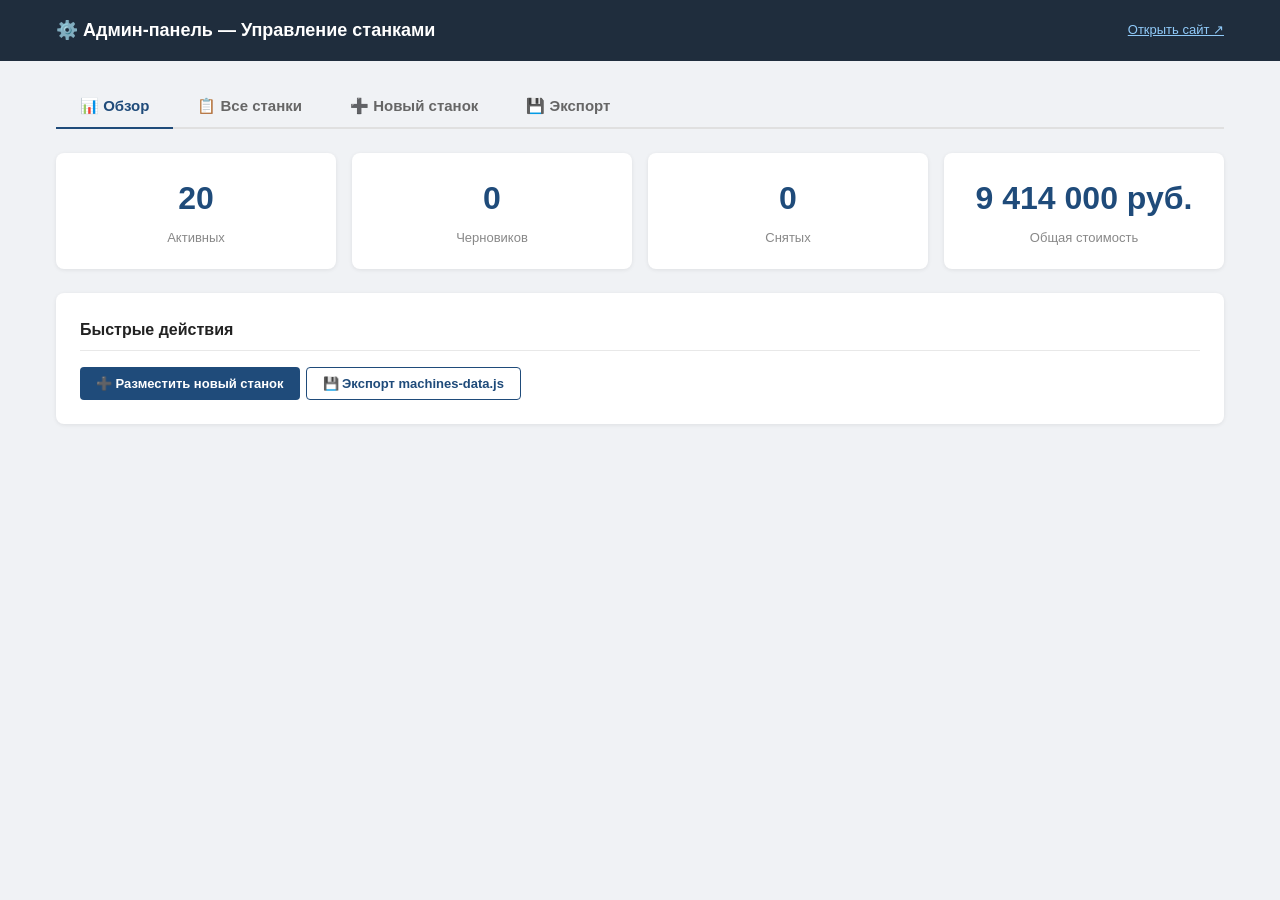
==== admin.html @ dd3499c3 "Обновление проекта" ====
<!DOCTYPE html>
<html lang="ru">
<head>
  <meta charset="UTF-8">
  <meta name="viewport" content="width=device-width, initial-scale=1.0">
  <title>Админ-панель — Управление станками</title>
  <meta name="robots" content="noindex, nofollow">
  <style>
    *, *::before, *::after { box-sizing: border-box; margin: 0; padding: 0; }
    body { font-family: Arial, sans-serif; background: #f0f2f5; color: #333; line-height: 1.6; }

    .admin-header { background: #1f2d3d; color: #fff; padding: 16px 0; }
    .admin-header .container { display: flex; justify-content: space-between; align-items: center; }
    .admin-header h1 { font-size: 18px; font-weight: 700; }
    .admin-header .site-link { color: #90caf9; font-size: 13px; }

    .container { max-width: 1200px; margin: 0 auto; padding: 0 16px; }

    .tabs { display: flex; gap: 0; margin: 24px 0 0; border-bottom: 2px solid #e0e0e0; }
    .tab-btn { padding: 12px 24px; font-size: 15px; font-weight: 700; color: #666; background: none; border: none; border-bottom: 2px solid transparent; margin-bottom: -2px; cursor: pointer; transition: all .2s; }
    .tab-btn.active { color: #1f4b7a; border-bottom-color: #1f4b7a; }
    .tab-btn:hover { color: #1f4b7a; }
    .tab-content { display: none; padding: 24px 0; }
    .tab-content.active { display: block; }

    .machines-table { width: 100%; border-collapse: collapse; background: #fff; border-radius: 8px; overflow: hidden; box-shadow: 0 1px 4px rgba(0,0,0,.08); }
    .machines-table th, .machines-table td { padding: 12px 14px; text-align: left; font-size: 14px; border-bottom: 1px solid #e8e8e8; }
    .machines-table th { background: #f7f8fa; color: #555; font-weight: 700; font-size: 12px; text-transform: uppercase; }
    .machines-table tr:hover { background: #f9fbfd; }
    .machines-table .price-cell { font-weight: 700; color: #1b5e20; white-space: nowrap; }
    .machines-table .status-active { color: #1b5e20; font-weight: 700; white-space: nowrap; }
    .machines-table .status-draft { color: #e65100; font-weight: 700; }
    .machines-table .status-hidden { color: #999; font-weight: 700; }

    .btn { display: inline-block; padding: 8px 16px; border-radius: 4px; font-size: 13px; font-weight: 700; border: none; cursor: pointer; transition: all .2s; text-decoration: none; }
    .btn-primary { background: #1f4b7a; color: #fff; }
    .btn-primary:hover { background: #163a5f; }
    .btn-success { background: #1b5e20; color: #fff; }
    .btn-success:hover { background: #145218; }
    .btn-warning { background: #e65100; color: #fff; }
    .btn-warning:hover { background: #bf4400; }
    .btn-danger { background: #c62828; color: #fff; }
    .btn-danger:hover { background: #a31d1d; }
    .btn-outline { background: #fff; color: #1f4b7a; border: 1px solid #1f4b7a; }
    .btn-outline:hover { background: #eef3f9; }
    .btn-sm { padding: 5px 10px; font-size: 12px; }
    .btn-group { display: flex; gap: 6px; flex-wrap: nowrap; }

    .form-section { background: #fff; border-radius: 8px; padding: 24px; margin-bottom: 20px; box-shadow: 0 1px 4px rgba(0,0,0,.08); }
    .form-section h3 { font-size: 16px; color: #222; margin-bottom: 16px; padding-bottom: 8px; border-bottom: 1px solid #e8e8e8; }
    .form-grid { display: grid; grid-template-columns: 1fr 1fr; gap: 16px; }
    .form-group { display: flex; flex-direction: column; gap: 4px; }
    .form-group.full { grid-column: 1 / -1; }
    .form-group label { font-size: 13px; font-weight: 700; color: #555; }
    .form-group input, .form-group select, .form-group textarea { padding: 10px 12px; border: 1px solid #ccc; border-radius: 4px; font-size: 14px; font-family: Arial, sans-serif; transition: border-color .2s; }
    .form-group input:focus, .form-group select:focus, .form-group textarea:focus { outline: none; border-color: #1f4b7a; }
    .form-group textarea { resize: vertical; min-height: 100px; }
    .form-group .hint { font-size: 11px; color: #999; }
    .form-group input[readonly] { background: #f5f5f5; color: #888; }

    .specs-editor { border: 1px solid #e0e0e0; border-radius: 6px; overflow: hidden; }
    .specs-row { display: grid; grid-template-columns: 1fr 1fr 40px; gap: 0; border-bottom: 1px solid #e8e8e8; }
    .specs-row:last-child { border-bottom: none; }
    .specs-row input { border: none; padding: 10px 12px; font-size: 13px; border-right: 1px solid #e8e8e8; }
    .specs-row input:focus { outline: none; background: #f9fbfd; }
    .specs-row input[readonly] { background: #f5f5f5; color: #555; }
    .specs-row .specs-remove { background: none; border: none; color: #c62828; cursor: pointer; font-size: 18px; display: flex; align-items: center; justify-content: center; }
    .specs-row .specs-remove:hover { background: #ffeaea; }
    .specs-row-default input:first-child { background: #f0f7ff; font-weight: 600; }
    .specs-add-btn { padding: 8px 16px; background: #f7f8fa; border: none; color: #1f4b7a; font-size: 13px; font-weight: 700; cursor: pointer; width: 100%; text-align: left; }
    .specs-add-btn:hover { background: #eef3f9; }

    .photo-upload-area { border: 2px dashed #ccc; border-radius: 8px; padding: 32px; text-align: center; cursor: pointer; transition: all .2s; background: #fafafa; }
    .photo-upload-area:hover { border-color: #1f4b7a; background: #f0f5fa; }
    .photo-upload-area.dragover { border-color: #1b5e20; background: #e8f5e9; }
    .photo-upload-area p { font-size: 14px; color: #666; margin-bottom: 8px; }
    .photo-upload-area .hint { font-size: 12px; color: #999; }
    .photo-preview-grid { display: grid; grid-template-columns: repeat(auto-fill, minmax(150px, 1fr)); gap: 12px; margin-top: 16px; }
    .photo-preview-item { position: relative; border-radius: 6px; overflow: hidden; background: #f0f0f0; aspect-ratio: 16/9; }
    .photo-preview-item img { width: 100%; height: 100%; object-fit: cover; }
    .photo-preview-item .photo-badge { position: absolute; top: 4px; left: 4px; background: rgba(0,0,0,.6); color: #fff; font-size: 10px; padding: 2px 6px; border-radius: 3px; }
    .photo-preview-item .photo-remove { position: absolute; top: 4px; right: 4px; background: rgba(200,0,0,.8); color: #fff; border: none; width: 22px; height: 22px; border-radius: 50%; cursor: pointer; font-size: 14px; display: flex; align-items: center; justify-content: center; }
    .photo-preview-item .photo-info { position: absolute; bottom: 0; left: 0; right: 0; background: rgba(0,0,0,.6); color: #fff; font-size: 10px; padding: 3px 6px; }
    .photo-preview-item.existing { border: 2px solid #1f4b7a; }

    .form-actions { display: flex; gap: 12px; margin-top: 24px; padding-top: 20px; border-top: 1px solid #e0e0e0; }

    .code-output { background: #1e1e1e; color: #d4d4d4; border-radius: 8px; padding: 20px; font-family: 'Courier New', monospace; font-size: 13px; line-height: 1.5; overflow-x: auto; white-space: pre-wrap; word-break: break-all; max-height: 500px; overflow-y: auto; margin-top: 16px; }
    .copy-btn { margin-top: 8px; }

    .git-commands { background: #263238; color: #aed581; border-radius: 8px; padding: 16px 20px; font-family: 'Courier New', monospace; font-size: 13px; line-height: 1.8; margin-top: 16px; }

    .toast { position: fixed; bottom: 24px; right: 24px; background: #1b5e20; color: #fff; padding: 14px 24px; border-radius: 6px; font-size: 14px; font-weight: 700; z-index: 9999; transform: translateY(100px); opacity: 0; transition: all .3s; box-shadow: 0 4px 12px rgba(0,0,0,.2); }
    .toast.show { transform: translateY(0); opacity: 1; }
    .toast.error { background: #c62828; }

    .stats-row { display: grid; grid-template-columns: repeat(4, 1fr); gap: 16px; margin-bottom: 24px; }
    .stat-card { background: #fff; border-radius: 8px; padding: 20px; box-shadow: 0 1px 4px rgba(0,0,0,.08); text-align: center; }
    .stat-card .stat-number { font-size: 32px; font-weight: 700; color: #1f4b7a; }
    .stat-card .stat-label { font-size: 13px; color: #888; margin-top: 4px; }

    .confirm-overlay { display: none; position: fixed; top: 0; left: 0; right: 0; bottom: 0; background: rgba(0,0,0,.5); z-index: 5000; align-items: center; justify-content: center; }
    .confirm-overlay.show { display: flex; }
    .confirm-box { background: #fff; border-radius: 8px; padding: 28px; max-width: 400px; width: 100%; text-align: center; }
    .confirm-box p { font-size: 15px; margin-bottom: 20px; color: #333; }
    .confirm-box .btn-group { justify-content: center; }

    .processing-bar { background: #e0e0e0; border-radius: 4px; height: 6px; margin-top: 8px; overflow: hidden; }
    .processing-bar .bar-fill { height: 100%; background: #1b5e20; border-radius: 4px; transition: width .3s; width: 0; }

    .download-section { background: #f0f7ff; border: 1px solid #c2d9f0; border-radius: 8px; padding: 16px; margin-top: 16px; }
    .download-section h4 { font-size: 14px; color: #1f4b7a; margin-bottom: 8px; }
    .download-item { display: flex; gap: 8px; margin-bottom: 6px; align-items: center; flex-wrap: wrap; }
    .download-item span { font-size: 12px; color: #555; }
    .download-item strong { color: #222; }
    .photo-preview-item[draggable="true"] { cursor: grab; }
    .photo-preview-item[draggable="true"]:active { cursor: grabbing; }
    .photo-preview-item.drag-over { outline: 3px dashed #1f4b7a; outline-offset: -3px; opacity: .7; }
    .photo-preview-item.dragging { opacity: .4; }
    .photo-badge.badge-main { background: #1b5e20; }

    @media (max-width: 768px) {
      .form-grid { grid-template-columns: 1fr; }
      .stats-row { grid-template-columns: repeat(2, 1fr); }
      .tabs { overflow-x: auto; }
      .tab-btn { white-space: nowrap; padding: 10px 16px; font-size: 13px; }
      .machines-table { font-size: 12px; }
      .machines-table th, .machines-table td { padding: 8px 6px; }
    }
  </style>
</head>
<body>

  <header class="admin-header">
    <div class="container">
      <h1>⚙️ Админ-панель — Управление станками</h1>
      <a href="https://prodam-stanki.ru/" target="_blank" class="site-link">Открыть сайт ↗</a>
    </div>
  </header>

  <div class="container">

    <div class="tabs">
      <button class="tab-btn active" data-tab="dashboard">📊 Обзор</button>
      <button class="tab-btn" data-tab="machines-list">📋 Все станки</button>
      <button class="tab-btn" data-tab="add-machine">➕ Новый станок</button>
      <button class="tab-btn" data-tab="export">💾 Экспорт</button>
    </div>

    <!-- ===== ТАБ: Обзор ===== -->
    <div class="tab-content active" id="tab-dashboard">
      <div class="stats-row" id="stats-row"></div>
      <div class="form-section">
        <h3>Быстрые действия</h3>
        <div class="btn-group">
          <button class="btn btn-primary" onclick="switchTab('add-machine')">➕ Разместить новый станок</button>
          <button class="btn btn-outline" onclick="switchTab('export')">💾 Экспорт machines-data.js</button>
        </div>
      </div>
    </div>

    <!-- ===== ТАБ: Все станки ===== -->
    <div class="tab-content" id="tab-machines-list">
      <div style="display:flex;justify-content:space-between;align-items:center;margin-bottom:16px;">
        <h2 style="font-size:20px;color:#222;">Все станки</h2>
        <button class="btn btn-primary" onclick="switchTab('add-machine')">➕ Новый станок</button>
      </div>
      <table class="machines-table">
        <thead>
          <tr>
            <th>ID</th>
            <th>Название</th>
            <th>Тип / Вид</th>
            <th>Цена</th>
            <th>Наличие</th>
            <th>Статус</th>
            <th>Действия</th>
          </tr>
        </thead>
        <tbody id="machines-tbody"></tbody>
      </table>
    </div>

    <!-- ===== ТАБ: Новый станок ===== -->
    <div class="tab-content" id="tab-add-machine">
      <h2 style="font-size:20px;color:#222;margin-bottom:16px;" id="form-title">Новый станок</h2>

      <div class="form-section">
        <h3>Основная информация</h3>
        <div class="form-grid">
          <div class="form-group">
            <label>ID</label>
            <input type="text" id="f-id" readonly>
            <span class="hint">Присваивается автоматически</span>
          </div>
          <div class="form-group">
            <label>Название станка *</label>
            <input type="text" id="f-name" placeholder="Например: Фрезерный станок ФСШ-1">
          </div>
          <div class="form-group">
            <label>Тип станка *</label>
            <select id="f-type"><option value="">Выберите тип</option></select>
          </div>
          <div class="form-group">
            <label>Вид станка *</label>
            <select id="f-kind" disabled><option value="">Сначала выберите тип</option></select>
          </div>
          <div class="form-group">
            <label>Производитель</label>
            <input type="text" id="f-manufacturer" placeholder="Например: БЗДС">
          </div>
          <div class="form-group">
            <label>Страна</label>
            <input type="text" id="f-country" placeholder="Например: Россия">
          </div>
          <div class="form-group">
            <label>Год выпуска</label>
            <input type="text" id="f-year" placeholder="Например: 2002 или -">
          </div>
          <div class="form-group">
            <label>Мощность, кВт</label>
            <input type="text" id="f-power" placeholder="Например: 49,6 или -">
          </div>
          <div class="form-group">
            <label>Габариты ДxШxВ, мм</label>
            <input type="text" id="f-dimensions" placeholder="Например: 4800x2000x1500">
          </div>
          <div class="form-group">
            <label>Масса, кг</label>
            <input type="text" id="f-weight" placeholder="Например: 5200 или -">
          </div>
          <div class="form-group">
            <label>В наличии, шт. *</label>
            <input type="number" id="f-instock" value="1" min="0">
          </div>
        </div>
      </div>

      <div class="form-section">
        <h3>Цена</h3>
        <div class="form-grid">
          <div class="form-group">
            <label>Текущая цена, руб. *</label>
            <input type="number" id="f-price" placeholder="Например: 1000000">
          </div>
          <div class="form-group">
            <label>Старая цена, руб. *</label>
            <input type="number" id="f-oldprice" placeholder="Например: 1299000">
          </div>
        </div>
      </div>

      <div class="form-section">
        <h3>Фотографии</h3>
        <p style="font-size:13px;color:#666;margin-bottom:12px;">Новые фото добавляются к существующим. Для удаления нажмите × на фото.</p>
        <div class="photo-upload-area" id="photo-upload-area">
          <p>📷 Перетащите фото сюда или нажмите для выбора</p>
          <span class="hint">Поддерживаются JPG, PNG, WebP. Новые фото добавятся к существующим.</span>
          <input type="file" id="photo-input" multiple accept="image/*" style="display:none">
        </div>
        <div class="processing-bar" id="processing-bar" style="display:none"><div class="bar-fill" id="bar-fill"></div></div>
        <div class="photo-preview-grid" id="photo-preview-grid"></div>
      </div>

      <div class="form-section">
        <h3>Видео (необязательно)</h3>
        <div class="form-group">
          <label>Путь к видеофайлу</label>
          <input type="text" id="f-video" placeholder="Например: videos/stanok-video.mp4">
          <span class="hint">Загрузите видео вручную в папку videos/ и укажите путь</span>
        </div>
      </div>

      <div class="form-section">
        <h3>Описание</h3>
        <div class="form-group full">
          <label>Подробное описание станка *</label>
          <textarea id="f-description" rows="6" placeholder="Подробное описание состояния, особенностей и преимуществ станка..."></textarea>
        </div>
      </div>

      <div class="form-section">
        <h3>Технические характеристики</h3>
        <div class="specs-editor" id="specs-editor">
          <div class="specs-row specs-row-header" style="background:#f7f8fa;">
            <input value="Параметр" readonly style="font-weight:700;font-size:12px;color:#555;text-transform:uppercase;">
            <input value="Значение" readonly style="font-weight:700;font-size:12px;color:#555;text-transform:uppercase;">
            <span></span>
          </div>
          <div id="specs-custom-area"></div>
          <div id="specs-default-area"></div>
        </div>
        <button class="specs-add-btn" id="add-spec-btn">+ Добавить характеристику</button>
      </div>

      <div class="form-actions">
        <button class="btn btn-warning" id="btn-save-draft">📝 Сохранить черновик</button>
        <button class="btn btn-success" id="btn-save-publish">✅ Сохранить и опубликовать</button>
        <button class="btn btn-outline" id="btn-cancel-form">Отмена</button>
      </div>
    </div>

    <!-- ===== ТАБ: Экспорт ===== -->
    <div class="tab-content" id="tab-export">
      <h2 style="font-size:20px;color:#222;margin-bottom:16px;">Экспорт и публикация</h2>

      <div class="form-section">
        <h3>📄 Код machines-data.js</h3>
        <p style="font-size:14px;color:#666;margin-bottom:12px;">Скопируйте этот код и замените содержимое файла <code>machines-data.js</code></p>
        <button class="btn btn-primary copy-btn" onclick="copyCode()">📋 Скопировать код</button>
        <div class="code-output" id="code-output"></div>
      </div>

      <div class="form-section">
        <h3>🚀 Публикация на сайт</h3>
        <p style="font-size:14px;color:#666;margin-bottom:12px;">После замены файла выполните эти команды в Git Bash:</p>
        <button class="btn btn-primary copy-btn" onclick="copyGit()">📋 Скопировать команды</button>
        <div class="git-commands" id="git-commands">cd /c/Users/mmqq2/Desktop/my-wood-machines
git add .
git commit -m "Обновление каталога станков"
git push -u origin main</div>
      </div>

      <div class="form-section">
        <h3>📸 Фотографии для скачивания</h3>
        <p style="font-size:14px;color:#666;margin-bottom:12px;">Скачайте обработанные фото и положите в соответствующие папки проекта:</p>
        <div id="download-photos-area">
          <p style="font-size:13px;color:#999;">Фотографии появятся здесь после добавления новых фото к станкам.</p>
        </div>
      </div>
    </div>

  </div>

  <div class="confirm-overlay" id="confirm-overlay">
    <div class="confirm-box">
      <p id="confirm-text">Вы уверены?</p>
      <div class="btn-group">
        <button class="btn btn-danger" id="confirm-yes">Да</button>
        <button class="btn btn-outline" id="confirm-no">Отмена</button>
      </div>
    </div>
  </div>

  <div class="toast" id="toast"></div>

  <script src="machines-data.js"></script>
  <script>
    // === Конфигурация ===
    const typeToKinds = {
      "Долбежный": ["Сверлильно-пазовальный"],
      "Строгальный": ["Долбёжный","Комбинированный","Рейсмусовый","Фуговальный","Четырёхсторонний","Шипорезный"],
      "Фрезерный": ["Горизонтальный","Копировально-фрезерный","Вертикальный","с ЧПУ"],
      "Раскройный": ["Раскрой рулона"],
      "Распиловочный": ["Дисковый многопильный","Ленточный","Циркулярный","Форматно-раскроечный"],
      "Лобзиковый": ["Ленточный"],
      "Торцовочный": ["Ручной","Стационарный"],
      "Шлифовальный": ["Ленточный","Калибровальный"],
      "Пресс": ["Веерный","Вертикальный"],
      "Кромкооблицовочный": ["Односторонний"]
    };

    const defaultSpecLabels = [
      "Мощность, кВт",
      "Габариты ДxШxВ, мм",
      "Масса, кг",
      "Производитель",
      "Страна",
      "Год"
    ];

    // === Состояние ===
    let localMachines = JSON.parse(JSON.stringify(typeof machines !== 'undefined' ? machines : []));
    localMachines.forEach(m => {
      if (!m.hasOwnProperty('status')) m.status = 'active';
    });

    let editingId = null;
    // Хранилище фото: ключ — id станка, значение — массив обработанных фото
    let allUploadedPhotos = {};
    // Существующие фото текущего станка (из machines-data.js)
    let existingPhotos = [];
    let confirmCallback = null;

    // === Утилиты ===
    const formatPrice = (n) => Number(n).toLocaleString("ru-RU") + " руб.";

    const transliterate = (str) => {
      const map = {
        'а':'a','б':'b','в':'v','г':'g','д':'d','е':'e','ё':'yo','ж':'zh','з':'z','и':'i',
        'й':'y','к':'k','л':'l','м':'m','н':'n','о':'o','п':'p','р':'r','с':'s','т':'t',
        'у':'u','ф':'f','х':'kh','ц':'ts','ч':'ch','ш':'sh','щ':'shch','ъ':'','ы':'y',
        'ь':'','э':'e','ю':'yu','я':'ya',' ':'-',
        'А':'a','Б':'b','В':'v','Г':'g','Д':'d','Е':'e','Ё':'yo','Ж':'zh','З':'z','И':'i',
        'Й':'y','К':'k','Л':'l','М':'m','Н':'n','О':'o','П':'p','Р':'r','С':'s','Т':'t',
        'У':'u','Ф':'f','Х':'kh','Ц':'ts','Ч':'ch','Ш':'sh','Щ':'shch','Ъ':'','Ы':'y',
        'Ь':'','Э':'e','Ю':'yu','Я':'ya'
      };
      return str.split('').map(c => map[c] || c).join('')
        .replace(/[^a-z0-9\-]/gi, '')
        .replace(/-+/g, '-')
        .replace(/^-|-$/g, '')
        .toLowerCase();
    };

    const getNextId = () => {
      if (localMachines.length === 0) return 1;
      return Math.max(...localMachines.map(m => m.id)) + 1;
    };

    const getMachineId = () => {
      return editingId || Number(document.getElementById('f-id').value) || getNextId();
    };

    const showToast = (msg, isError = false) => {
      const toast = document.getElementById('toast');
      toast.textContent = msg;
      toast.className = 'toast' + (isError ? ' error' : '');
      setTimeout(() => toast.classList.add('show'), 10);
      setTimeout(() => toast.classList.remove('show'), 3000);
    };

    const showConfirm = (text, callback) => {
      document.getElementById('confirm-text').textContent = text;
      document.getElementById('confirm-overlay').classList.add('show');
      confirmCallback = callback;
    };

    document.getElementById('confirm-yes').addEventListener('click', () => {
      document.getElementById('confirm-overlay').classList.remove('show');
      if (confirmCallback) confirmCallback();
      confirmCallback = null;
    });

    document.getElementById('confirm-no').addEventListener('click', () => {
      document.getElementById('confirm-overlay').classList.remove('show');
      confirmCallback = null;
    });

    // === Табы ===
    const switchTab = (tabId) => {
      document.querySelectorAll('.tab-btn').forEach(b => b.classList.remove('active'));
      document.querySelectorAll('.tab-content').forEach(c => c.classList.remove('active'));
      document.querySelector(`[data-tab="${tabId}"]`).classList.add('active');
      document.getElementById(`tab-${tabId}`).classList.add('active');

      if (tabId === 'dashboard') renderDashboard();
      if (tabId === 'machines-list') renderMachinesList();
      if (tabId === 'export') renderExport();
      if (tabId === 'add-machine' && !editingId) resetForm();
    };

    document.querySelectorAll('.tab-btn').forEach(btn => {
      btn.addEventListener('click', () => switchTab(btn.getAttribute('data-tab')));
    });

    // === Дашборд ===
    const renderDashboard = () => {
      const active = localMachines.filter(m => m.status === 'active').length;
      const drafts = localMachines.filter(m => m.status === 'draft').length;
      const hidden = localMachines.filter(m => m.status === 'hidden').length;
      const totalValue = localMachines.filter(m => m.status === 'active').reduce((s, m) => s + (m.price || 0), 0);

      document.getElementById('stats-row').innerHTML = `
        <div class="stat-card"><div class="stat-number">${active}</div><div class="stat-label">Активных</div></div>
        <div class="stat-card"><div class="stat-number">${drafts}</div><div class="stat-label">Черновиков</div></div>
        <div class="stat-card"><div class="stat-number">${hidden}</div><div class="stat-label">Снятых</div></div>
        <div class="stat-card"><div class="stat-number">${formatPrice(totalValue)}</div><div class="stat-label">Общая стоимость</div></div>
      `;
    };

    // === Список станков ===
    const renderMachinesList = () => {
      const tbody = document.getElementById('machines-tbody');
      tbody.innerHTML = localMachines.map(m => {
        const statusClass = m.status === 'active' ? 'status-active' : m.status === 'draft' ? 'status-draft' : 'status-hidden';
        const statusText = m.status === 'active' ? '✅ Активен' : m.status === 'draft' ? '📝 Черновик' : '⏸ Снят';
        return `<tr>
          <td>${m.id}</td>
          <td><strong>${m.name}</strong></td>
          <td>${m.type} / ${m.kind}</td>
          <td class="price-cell">${formatPrice(m.price)}</td>
          <td>${m.instock} шт.</td>
          <td class="${statusClass}">${statusText}</td>
          <td>
            <div class="btn-group">
              <button class="btn btn-outline btn-sm" onclick="editMachine(${m.id})">✏️</button>
              ${m.status === 'active'
                ? `<button class="btn btn-warning btn-sm" onclick="toggleStatus(${m.id}, 'hidden')">Снять</button>`
                : `<button class="btn btn-success btn-sm" onclick="toggleStatus(${m.id}, 'active')">Опубликовать</button>`
              }
              <button class="btn btn-danger btn-sm" onclick="deleteMachine(${m.id})">🗑</button>
            </div>
          </td>
        </tr>`;
      }).join('');
    };

    // === Действия со станками ===
    const toggleStatus = (id, newStatus) => {
      const m = localMachines.find(x => x.id === id);
      if (m) {
        m.status = newStatus;
        renderMachinesList();
        showToast(newStatus === 'active' ? 'Станок опубликован' : 'Станок снят с продажи');
      }
    };

    const deleteMachine = (id) => {
      const m = localMachines.find(x => x.id === id);
      showConfirm(`Удалить "${m ? m.name : ''}"? Это действие нельзя отменить.`, () => {
        localMachines = localMachines.filter(x => x.id !== id);
        delete allUploadedPhotos[id];
        renderMachinesList();
        showToast('Станок удалён');
      });
    };

    const editMachine = (id) => {
      const m = localMachines.find(x => x.id === id);
      if (!m) return;

      editingId = id;
      document.getElementById('form-title').textContent = 'Редактирование: ' + m.name;

      document.getElementById('f-id').value = m.id;
      document.getElementById('f-name').value = m.name || '';
      document.getElementById('f-manufacturer').value = m.manufacturer || '';
      document.getElementById('f-country').value = m.country || '';
      document.getElementById('f-year').value = m.year || '';
      document.getElementById('f-power').value = m.power || '';
      document.getElementById('f-dimensions').value = m.dimensions || '';
      document.getElementById('f-weight').value = m.weight || '';
      document.getElementById('f-instock').value = m.instock || 1;
      document.getElementById('f-price').value = m.price || '';
      document.getElementById('f-oldprice').value = m.oldPrice || '';
      document.getElementById('f-description').value = m.description || '';
      document.getElementById('f-video').value = (m.videos && m.videos[0]) || '';

      // Тип
      const typeSelect = document.getElementById('f-type');
      typeSelect.value = m.type || '';
      updateKindSelect(m.type);
      document.getElementById('f-kind').value = m.kind || '';

      // Спеки
      renderSpecsForEdit(m.uniqueSpecs || []);

      // Фото: загружаем существующие
      existingPhotos = [...(m.images || [])];

      // Восстанавливаем ранее загруженные новые фото для этого станка
      if (!allUploadedPhotos[id]) {
        allUploadedPhotos[id] = [];
      }

      renderAllPhotos();
      switchTab('add-machine');
    };

    // === Рендер всех фото (существующие + новые) ===
    const renderAllPhotos = () => {
      const grid = document.getElementById('photo-preview-grid');
      const machineId = getMachineId();
      const newPhotos = allUploadedPhotos[machineId] || [];
      const totalCount = existingPhotos.length + newPhotos.length;

      let html = '';

      // Существующие фото
      existingPhotos.forEach((img, i) => {
        const globalIndex = i;
        const label = globalIndex === 0 ? 'Главное' : `#${globalIndex + 1}`;
        const badgeClass = globalIndex === 0 ? 'photo-badge badge-main' : 'photo-badge';
        html += `
          <div class="photo-preview-item existing" draggable="true" data-source="existing" data-index="${i}">
            <img src="${img}" alt="Фото ${i+1}" onerror="this.src='data:image/svg+xml,<svg xmlns=%22http://www.w3.org/2000/svg%22 width=%22150%22 height=%2284%22><rect fill=%22%23e0e0e0%22 width=%22150%22 height=%2284%22/><text x=%2275%22 y=%2242%22 text-anchor=%22middle%22 dy=%22.3em%22 fill=%22%23999%22 font-size=%2210%22>Файл не найден</text></svg>'">
            <span class="${badgeClass}">${label}</span>
            <button class="photo-remove" onclick="event.stopPropagation();removeExistingPhoto(${i})" title="Удалить">×</button>
            <div class="photo-info">📁 ${img.split('/').pop()}</div>
          </div>
        `;
      });

      // Новые загруженные фото
      newPhotos.forEach((p, i) => {
        const globalIndex = existingPhotos.length + i;
        const label = globalIndex === 0 ? 'Главное' : `#${globalIndex + 1}`;
        const badgeClass = globalIndex === 0 ? 'photo-badge badge-main' : 'photo-badge';
        html += `
          <div class="photo-preview-item" draggable="true" data-source="new" data-index="${i}">
            <img src="${p.fullUrl}" alt="${p.fileName}">
            <span class="${badgeClass}">${globalIndex === 0 ? 'Главное' : '🆕 ' + label}</span>
            <button class="photo-remove" onclick="event.stopPropagation();removeNewPhoto(${i})" title="Удалить">×</button>
            <div class="photo-info">${p.fileName} · ${p.fullSize}KB${p.thumbSize ? ' · thumb: ' + p.thumbSize + 'KB' : ''}</div>
          </div>
        `;
      });

      if (totalCount === 0) {
        html = '<p style="font-size:13px;color:#999;grid-column:1/-1;">Фото не добавлены</p>';
      }

      grid.innerHTML = html;
      initPhotoDragAndDrop();
    };

        const initPhotoDragAndDrop = () => {
      const grid = document.getElementById('photo-preview-grid');
      const items = grid.querySelectorAll('.photo-preview-item[draggable]');
      let dragItem = null;

      items.forEach(item => {
        item.addEventListener('dragstart', (e) => {
          dragItem = item;
          item.classList.add('dragging');
          e.dataTransfer.effectAllowed = 'move';
        });

        item.addEventListener('dragend', () => {
          if (dragItem) dragItem.classList.remove('dragging');
          items.forEach(el => el.classList.remove('drag-over'));
          dragItem = null;
        });

        item.addEventListener('dragover', (e) => {
          e.preventDefault();
          e.dataTransfer.dropEffect = 'move';
          if (item !== dragItem) item.classList.add('drag-over');
        });

        item.addEventListener('dragleave', () => {
          item.classList.remove('drag-over');
        });

        item.addEventListener('drop', (e) => {
          e.preventDefault();
          item.classList.remove('drag-over');
          if (!dragItem || dragItem === item) return;

          const fromSource = dragItem.getAttribute('data-source');
          const fromIndex = parseInt(dragItem.getAttribute('data-index'), 10);
          const toSource = item.getAttribute('data-source');
          const toIndex = parseInt(item.getAttribute('data-index'), 10);

          // Собираем единый массив: [существующие..., новые...]
          const machineId = getMachineId();
          const newPhotos = allUploadedPhotos[machineId] || [];
          const combined = [
            ...existingPhotos.map((img, i) => ({ source: 'existing', data: img })),
            ...newPhotos.map((p, i) => ({ source: 'new', data: p }))
          ];

          const fromGlobal = fromSource === 'existing' ? fromIndex : existingPhotos.length + fromIndex;
          const toGlobal = toSource === 'existing' ? toIndex : existingPhotos.length + toIndex;

          // Перемещение
          const moved = combined.splice(fromGlobal, 1)[0];
          combined.splice(toGlobal, 0, moved);

          // Разделяем обратно
          existingPhotos = combined.filter(c => c.source === 'existing').map(c => c.data);
          allUploadedPhotos[machineId] = combined.filter(c => c.source === 'new').map(c => c.data);

          renderAllPhotos();
        });
      });
    };

    const removeExistingPhoto = (index) => {
      existingPhotos.splice(index, 1);
      renderAllPhotos();
    };

    const removeNewPhoto = (index) => {
      const machineId = getMachineId();
      if (allUploadedPhotos[machineId]) {
        allUploadedPhotos[machineId].splice(index, 1);
        renameNewPhotos(machineId);
      }
      renderAllPhotos();
    };

    const renameNewPhotos = (machineId) => {
      const name = document.getElementById('f-name').value.trim();
      if (!name) return;
      const baseName = transliterate(name);
      const photos = allUploadedPhotos[machineId] || [];
      photos.forEach((p, i) => {
        const globalIndex = existingPhotos.length + i;
        const suffix = globalIndex === 0 ? '' : `-${globalIndex + 1}`;
        p.fileName = `${baseName}${suffix}.webp`;
      });
    };

    // === Форма ===
    const resetForm = () => {
      editingId = null;
      existingPhotos = [];
      document.getElementById('form-title').textContent = 'Новый станок';
      document.getElementById('f-id').value = getNextId();
      document.getElementById('f-name').value = '';
      document.getElementById('f-type').value = '';
      document.getElementById('f-kind').value = '';
      document.getElementById('f-kind').disabled = true;
      document.getElementById('f-manufacturer').value = '';
      document.getElementById('f-country').value = '';
      document.getElementById('f-year').value = '';
      document.getElementById('f-power').value = '';
      document.getElementById('f-dimensions').value = '';
      document.getElementById('f-weight').value = '';
      document.getElementById('f-instock').value = 1;
      document.getElementById('f-price').value = '';
      document.getElementById('f-oldprice').value = '';
      document.getElementById('f-description').value = '';
      document.getElementById('f-video').value = '';
      document.getElementById('photo-preview-grid').innerHTML = '';
      renderDefaultSpecs();
    };

    // Заполнение типов
    const typeSelect = document.getElementById('f-type');
    Object.keys(typeToKinds).sort().forEach(type => {
      const opt = document.createElement('option');
      opt.value = type;
      opt.textContent = type;
      typeSelect.appendChild(opt);
    });

    const updateKindSelect = (type) => {
      const kindSelect = document.getElementById('f-kind');
      kindSelect.innerHTML = '';
      if (!type || !typeToKinds[type]) {
        kindSelect.disabled = true;
        kindSelect.innerHTML = '<option value="">Сначала выберите тип</option>';
        return;
      }
      kindSelect.disabled = false;
      kindSelect.innerHTML = '<option value="">Выберите вид</option>';
      typeToKinds[type].forEach(kind => {
        const opt = document.createElement('option');
        opt.value = kind;
        opt.textContent = kind;
        kindSelect.appendChild(opt);
      });
    };

    typeSelect.addEventListener('change', () => updateKindSelect(typeSelect.value));

    // === Спеки ===
    const renderDefaultSpecs = () => {
      document.getElementById('specs-custom-area').innerHTML = '';
      document.getElementById('specs-default-area').innerHTML = defaultSpecLabels.map(label => `
        <div class="specs-row specs-row-default">
          <input value="${label}" readonly>
          <input placeholder="Значение" data-default-label="${label}">
          <span></span>
        </div>
      `).join('');
    };

    const renderSpecsForEdit = (specs) => {
      const customArea = document.getElementById('specs-custom-area');
      const defaultArea = document.getElementById('specs-default-area');
      customArea.innerHTML = '';

      const defaultLabelsLower = defaultSpecLabels.map(l => l.toLowerCase());
      const customSpecs = specs.filter(s => !defaultLabelsLower.includes(s.label.toLowerCase()));
      const defaultSpecs = specs.filter(s => defaultLabelsLower.includes(s.label.toLowerCase()));

      customSpecs.forEach(s => {
        customArea.innerHTML += `
          <div class="specs-row">
            <input value="${s.label}" placeholder="Параметр">
            <input value="${s.value}" placeholder="Значение">
            <button class="specs-remove" onclick="this.parentElement.remove()" title="Удалить">×</button>
          </div>
        `;
      });

      defaultArea.innerHTML = defaultSpecLabels.map(label => {
        const found = defaultSpecs.find(s => s.label.toLowerCase() === label.toLowerCase());
        return `
          <div class="specs-row specs-row-default">
            <input value="${label}" readonly>
            <input value="${found ? found.value : ''}" placeholder="Значение" data-default-label="${label}">
            <span></span>
          </div>
        `;
      }).join('');
    };

    document.getElementById('add-spec-btn').addEventListener('click', () => {
      const customArea = document.getElementById('specs-custom-area');
      const row = document.createElement('div');
      row.className = 'specs-row';
      row.innerHTML = `
        <input placeholder="Параметр (например: Количество шпинделей)">
        <input placeholder="Значение (например: 5)">
        <button class="specs-remove" onclick="this.parentElement.remove()" title="Удалить">×</button>
      `;
      customArea.appendChild(row);
    });

    renderDefaultSpecs();

    // === Загрузка фото ===
    const photoArea = document.getElementById('photo-upload-area');
    const photoInput = document.getElementById('photo-input');

    photoArea.addEventListener('click', () => photoInput.click());
    photoArea.addEventListener('dragover', (e) => { e.preventDefault(); photoArea.classList.add('dragover'); });
    photoArea.addEventListener('dragleave', () => photoArea.classList.remove('dragover'));
    photoArea.addEventListener('drop', (e) => {
      e.preventDefault();
      photoArea.classList.remove('dragover');
      handleFiles(e.dataTransfer.files);
    });
    photoInput.addEventListener('change', () => { handleFiles(photoInput.files); photoInput.value = ''; });

    const handleFiles = async (files) => {
      const name = document.getElementById('f-name').value.trim();
      if (!name) {
        showToast('Сначала заполните название станка', true);
        return;
      }

      const bar = document.getElementById('processing-bar');
      const fill = document.getElementById('bar-fill');
      bar.style.display = 'block';
      fill.style.width = '0%';

      const baseName = transliterate(name);
      const machineId = getMachineId();

      if (!allUploadedPhotos[machineId]) {
        allUploadedPhotos[machineId] = [];
      }

      const existingCount = existingPhotos.length;
      const newExistingCount = allUploadedPhotos[machineId].length;
      const startIndex = existingCount + newExistingCount;

      for (let i = 0; i < files.length; i++) {
        const file = files[i];
        const photoIndex = startIndex + i;
        const suffix = photoIndex === 0 ? '' : `-${photoIndex + 1}`;
        const fileName = `${baseName}${suffix}.webp`;

        const fullBlob = await processImage(file, 1920, 1080, 0.85);
        let thumbBlob = null;
        if (photoIndex < 2) {
          thumbBlob = await processImage(file, 600, 338, 0.80);
        }

        allUploadedPhotos[machineId].push({
          fileName,
          fullBlob,
          thumbBlob,
          fullUrl: URL.createObjectURL(fullBlob),
          thumbUrl: thumbBlob ? URL.createObjectURL(thumbBlob) : null,
          fullSize: (fullBlob.size / 1024).toFixed(0),
          thumbSize: thumbBlob ? (thumbBlob.size / 1024).toFixed(0) : null
        });

        fill.style.width = `${((i + 1) / files.length * 100).toFixed(0)}%`;
      }

      setTimeout(() => { bar.style.display = 'none'; }, 500);
      renderAllPhotos();
      showToast(`${files.length} фото обработано и добавлено`);
    };

    const processImage = (file, maxW, maxH, quality) => {
      return new Promise((resolve) => {
        const img = new Image();
        const url = URL.createObjectURL(file);
        img.onload = () => {
          URL.revokeObjectURL(url);
          const canvas = document.createElement('canvas');
          let w = img.width;
          let h = img.height;

          if (w > maxW || h > maxH) {
            const ratio = Math.min(maxW / w, maxH / h);
            w = Math.round(w * ratio);
            h = Math.round(h * ratio);
          }

          canvas.width = w;
          canvas.height = h;
          const ctx = canvas.getContext('2d');
          ctx.drawImage(img, 0, 0, w, h);

          canvas.toBlob((blob) => resolve(blob), 'image/webp', quality);
        };
        img.src = url;
      });
    };

    // === Сбор данных формы ===
    const collectFormData = (status) => {
      const name = document.getElementById('f-name').value.trim();
      const type = document.getElementById('f-type').value;
      const kind = document.getElementById('f-kind').value;

      if (!name || !type || !kind) {
        showToast('Заполните обязательные поля: Название, Тип, Вид', true);
        return null;
      }

      if (status === 'active') {
        const price = document.getElementById('f-price').value;
        const oldPrice = document.getElementById('f-oldprice').value;
        const desc = document.getElementById('f-description').value.trim();
        if (!price || !oldPrice || !desc) {
          showToast('Для публикации заполните: Цену, Старую цену, Описание', true);
          return null;
        }
      }

      // Собираем спеки
      const uniqueSpecs = [];
      document.querySelectorAll('#specs-custom-area .specs-row').forEach(row => {
        const inputs = row.querySelectorAll('input');
        const label = inputs[0].value.trim();
        const value = inputs[1].value.trim();
        if (label && value) uniqueSpecs.push({ label, value });
      });
      document.querySelectorAll('#specs-default-area .specs-row-default').forEach(row => {
        const inputs = row.querySelectorAll('input');
        const label = inputs[0].value.trim();
        const value = inputs[1].value.trim();
        if (label && value) uniqueSpecs.push({ label, value });
      });

      // Картинки: существующие + новые
      const machineId = getMachineId();
      const newPhotos = allUploadedPhotos[machineId] || [];
      const images = [
        ...existingPhotos,
        ...newPhotos.map(p => `images/wood-machines/${p.fileName}`)
      ];

      // Видео
      const videoPath = document.getElementById('f-video').value.trim();
      const videos = videoPath ? [videoPath] : [];

      const yearVal = document.getElementById('f-year').value.trim();
      const weightVal = document.getElementById('f-weight').value.trim();

      const machine = {
        id: editingId || getNextId(),
        name,
        type,
        kind,
        manufacturer: document.getElementById('f-manufacturer').value.trim() || "-",
        country: document.getElementById('f-country').value.trim() || "-",
        year: yearVal ? (isNaN(yearVal) ? yearVal : Number(yearVal)) : "-",
        power: document.getElementById('f-power').value.trim() || "-",
        dimensions: document.getElementById('f-dimensions').value.trim() || "-",
        weight: weightVal ? (isNaN(weightVal) ? weightVal : Number(weightVal)) : "-",
        instock: Number(document.getElementById('f-instock').value) || 1,
        images,
        videos: videos.length > 0 ? videos : undefined,
        price: Number(document.getElementById('f-price').value) || 0,
        oldPrice: Number(document.getElementById('f-oldprice').value) || 0,
        description: document.getElementById('f-description').value.trim(),
        uniqueSpecs,
        status
      };

      return machine;
    };

    // === Сохранение ===
    document.getElementById('btn-save-draft').addEventListener('click', () => {
      const data = collectFormData('draft');
      if (!data) return;
      saveMachine(data);
      showToast('Черновик сохранён');
    });

    document.getElementById('btn-save-publish').addEventListener('click', () => {
      const data = collectFormData('active');
      if (!data) return;
      saveMachine(data);
      showToast('Станок опубликован!');
    });

    document.getElementById('btn-cancel-form').addEventListener('click', () => {
      editingId = null;
      existingPhotos = [];
      switchTab('machines-list');
    });

    const saveMachine = (data) => {
      if (editingId) {
        const idx = localMachines.findIndex(m => m.id === editingId);
        if (idx !== -1) localMachines[idx] = data;
      } else {
        localMachines.push(data);
      }
      editingId = null;
      existingPhotos = [];
      switchTab('machines-list');
    };

    // === Экспорт ===
    const renderExport = () => {
      const code = generateMachinesDataJs();
      document.getElementById('code-output').textContent = code;

      // Собираем все новые фото из всех станков
      const dlArea = document.getElementById('download-photos-area');
      let hasPhotos = false;
      let photosHtml = '';

      Object.keys(allUploadedPhotos).forEach(machineId => {
        const photos = allUploadedPhotos[machineId];
        if (photos.length === 0) return;
        hasPhotos = true;

        const machine = localMachines.find(m => m.id === Number(machineId));
        const machineName = machine ? machine.name : `Станок #${machineId}`;

                const thumbPhotos = photos.filter(p => p.thumbBlob);

        photosHtml += `
          <div class="download-section">
            <h4>📁 ${machineName} — images/wood-machines/ (${photos.length} фото)</h4>
            <p style="font-size:12px;color:#888;margin-bottom:8px;">Полноразмерные фото → положить в <strong>images/wood-machines/</strong></p>
            ${photos.map((p, i) => `
              <div class="download-item">
                <span>📷 <strong>${p.fileName}</strong> (${p.fullSize}KB)</span>
                <button class="btn btn-outline btn-sm" onclick="downloadPhotoById('${machineId}',${i},'full')">⬇ Скачать</button>
              </div>
            `).join('')}
            <div style="margin-top:8px;">
              <button class="btn btn-primary btn-sm" onclick="downloadAllFullForMachine('${machineId}')">📥 Скачать все полноразмерные</button>
            </div>
          </div>
          ${thumbPhotos.length > 0 ? `
          <div class="download-section" style="background:#f0fff0;border-color:#c2f0c2;">
            <h4>🖼 ${machineName} — images/wood-machines/thumbs/ (${thumbPhotos.length} превью)</h4>
            <p style="font-size:12px;color:#888;margin-bottom:8px;">Превью 600×338 → положить в <strong>images/wood-machines/thumbs/</strong> (имена файлов совпадают с оригиналами)</p>
            ${photos.map((p, i) => p.thumbBlob ? `
              <div class="download-item">
                <span>🖼 <strong>${p.fileName}</strong> (${p.thumbSize}KB)</span>
                <button class="btn btn-outline btn-sm" onclick="downloadPhotoById('${machineId}',${i},'thumb')">⬇ Скачать</button>
              </div>
            ` : '').join('')}
            <div style="margin-top:8px;">
              <button class="btn btn-success btn-sm" onclick="downloadAllThumbsForMachine('${machineId}')">📥 Скачать все превью</button>
            </div>
          </div>
          ` : ''}
        `;
      });

      if (hasPhotos) {
        dlArea.innerHTML = photosHtml;
      } else {
        dlArea.innerHTML = '<p style="font-size:13px;color:#999;">Новых фотографий нет. Фото появятся после загрузки в форме редактирования.</p>';
      }
    };

    const generateMachinesDataJs = () => {
      const lines = [];
      lines.push('// machines-data.js');
      lines.push('// Массив станков для каталога.');
      lines.push('// Станки со status: "hidden" или "draft" не отображаются на сайте.');
      lines.push('');
      lines.push('const machines = [');

      localMachines.forEach((m, idx) => {
        lines.push('  {');
        lines.push(`    id: ${m.id},`);
        lines.push(`    name: ${JSON.stringify(m.name)},`);
        lines.push(`    type: ${JSON.stringify(m.type)},`);
        lines.push(`    kind: ${JSON.stringify(m.kind)},`);
        lines.push(`    manufacturer: ${JSON.stringify(m.manufacturer || "-")},`);
        lines.push(`    country: ${JSON.stringify(m.country || "-")},`);
        if (typeof m.year === 'number') {
          lines.push(`    year: ${m.year},`);
        } else {
          lines.push(`    year: ${JSON.stringify(String(m.year || "-"))},`);
        }
        lines.push(`    power: ${JSON.stringify(String(m.power || "-"))},`);
        lines.push(`    dimensions: ${JSON.stringify(m.dimensions || "-")},`);
        if (typeof m.weight === 'number') {
          lines.push(`    weight: ${m.weight},`);
        } else {
          lines.push(`    weight: ${JSON.stringify(String(m.weight || "-"))},`);
        }
        lines.push(`    instock: ${m.instock || 1},`);
        lines.push(`    images: [`);
        (m.images || []).forEach((img, i) => {
          lines.push(`      ${JSON.stringify(img)}${i < m.images.length - 1 ? ',' : ''}`);
        });
        lines.push(`    ],`);
        if (m.videos && m.videos.length > 0) {
          lines.push(`    videos: [`);
          m.videos.forEach((v, i) => {
            lines.push(`      ${JSON.stringify(v)}${i < m.videos.length - 1 ? ',' : ''}`);
          });
          lines.push(`    ],`);
        }
        lines.push(`    price: ${m.price || 0},`);
        lines.push(`    oldPrice: ${m.oldPrice || 0},`);
        lines.push(`    description: ${JSON.stringify(m.description || "")},`);
        lines.push(`    uniqueSpecs: [`);
        (m.uniqueSpecs || []).forEach((s, i) => {
          const val = isNaN(s.value) ? JSON.stringify(String(s.value)) : s.value;
          lines.push(`      { label: ${JSON.stringify(s.label)}, value: ${val} }${i < m.uniqueSpecs.length - 1 ? ',' : ''}`);
        });
        lines.push(`    ],`);
        lines.push(`    status: ${JSON.stringify(m.status || "active")}`);
        lines.push(`  }${idx < localMachines.length - 1 ? ',' : ''}`);
      });

      lines.push('];');
      return lines.join('\n');
    };

    // === Скачивание фото ===
        const downloadPhotoById = (machineId, index, type) => {
      const photos = allUploadedPhotos[machineId];
      if (!photos || !photos[index]) return;
      const p = photos[index];
      const blob = type === 'thumb' ? p.thumbBlob : p.fullBlob;
      if (!blob) return;
      const a = document.createElement('a');
      a.href = URL.createObjectURL(blob);
      a.download = p.fileName;
      a.click();
    };

    const downloadAllFullForMachine = (machineId) => {
      const photos = allUploadedPhotos[machineId];
      if (!photos) return;
      photos.forEach((p, i) => {
        setTimeout(() => downloadPhotoById(machineId, i, 'full'), i * 400);
      });
    };

    const downloadAllThumbsForMachine = (machineId) => {
      const photos = allUploadedPhotos[machineId];
      if (!photos) return;
      photos.filter(p => p.thumbBlob).forEach((p, i) => {
        const index = photos.indexOf(p);
        setTimeout(() => downloadPhotoById(machineId, index, 'thumb'), i * 400);
      });
    };

    const downloadAllForMachine = (machineId) => {
      downloadAllFullForMachine(machineId);
      const photos = allUploadedPhotos[machineId];
      if (!photos) return;
      const thumbCount = photos.filter(p => p.thumbBlob).length;
      setTimeout(() => downloadAllThumbsForMachine(machineId), photos.length * 400 + 500);
    };

    // === Копирование ===
    const copyCode = () => {
      const code = document.getElementById('code-output').textContent;
      navigator.clipboard.writeText(code).then(() => showToast('Код скопирован!')).catch(() => showToast('Ошибка копирования', true));
    };

    const copyGit = () => {
      const git = document.getElementById('git-commands').textContent;
      navigator.clipboard.writeText(git).then(() => showToast('Git-команды скопированы!')).catch(() => showToast('Ошибка копирования', true));
    };

    // === Инициализация ===
    renderDashboard();

    if (typeof machines === 'undefined') {
      showToast('Файл machines-data.js не найден. Создаём пустой каталог.', true);
      localMachines = [];
    }

  </script>
</body>
</html>
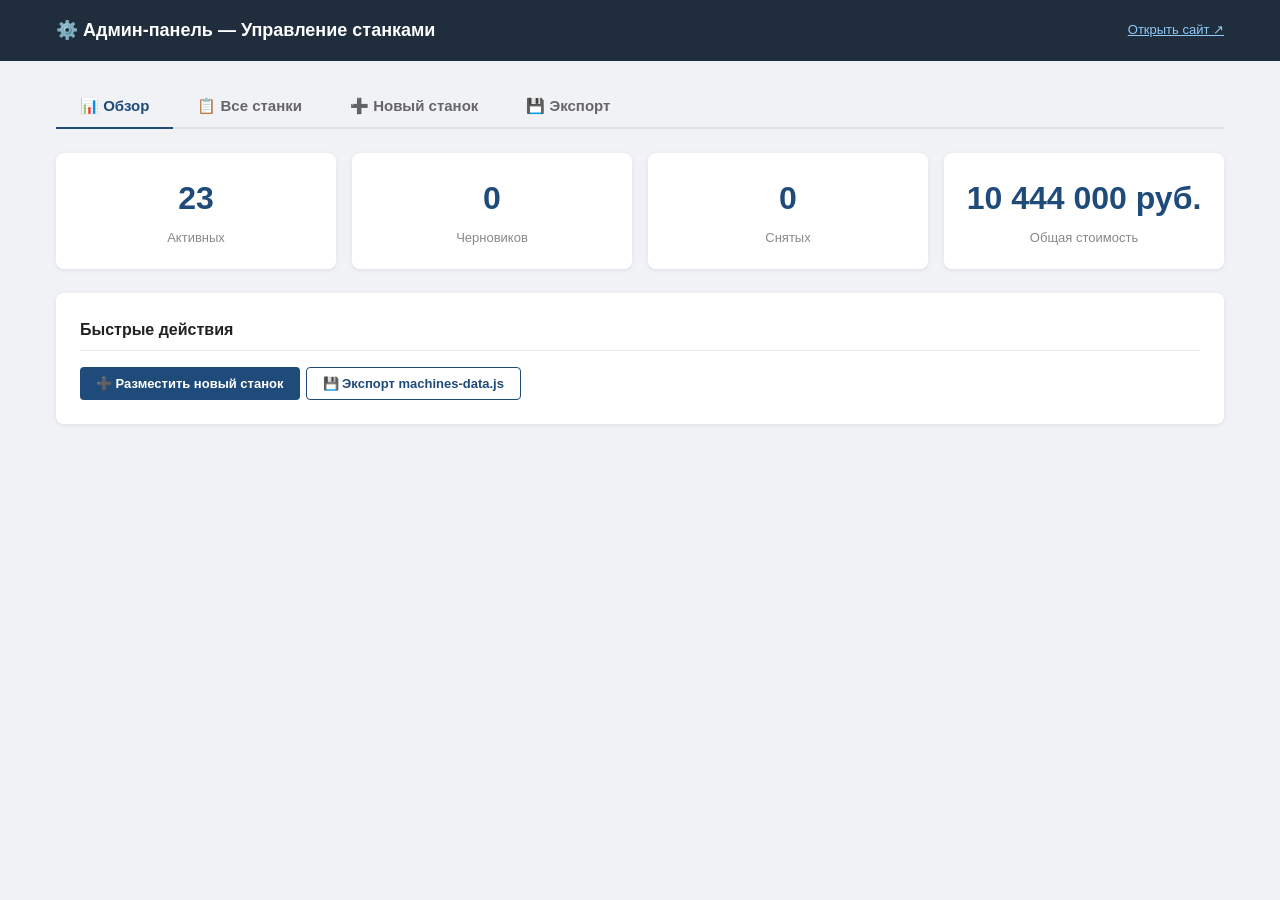
==== commit 72f88608: "Обновление проекта" ====
--- a/admin.html
+++ b/admin.html
@@ -8,21 +8,17 @@
   <style>
     *, *::before, *::after { box-sizing: border-box; margin: 0; padding: 0; }
     body { font-family: Arial, sans-serif; background: #f0f2f5; color: #333; line-height: 1.6; }
-
     .admin-header { background: #1f2d3d; color: #fff; padding: 16px 0; }
     .admin-header .container { display: flex; justify-content: space-between; align-items: center; }
     .admin-header h1 { font-size: 18px; font-weight: 700; }
     .admin-header .site-link { color: #90caf9; font-size: 13px; }
-
     .container { max-width: 1200px; margin: 0 auto; padding: 0 16px; }
-
     .tabs { display: flex; gap: 0; margin: 24px 0 0; border-bottom: 2px solid #e0e0e0; }
     .tab-btn { padding: 12px 24px; font-size: 15px; font-weight: 700; color: #666; background: none; border: none; border-bottom: 2px solid transparent; margin-bottom: -2px; cursor: pointer; transition: all .2s; }
     .tab-btn.active { color: #1f4b7a; border-bottom-color: #1f4b7a; }
     .tab-btn:hover { color: #1f4b7a; }
     .tab-content { display: none; padding: 24px 0; }
     .tab-content.active { display: block; }
-
     .machines-table { width: 100%; border-collapse: collapse; background: #fff; border-radius: 8px; overflow: hidden; box-shadow: 0 1px 4px rgba(0,0,0,.08); }
     .machines-table th, .machines-table td { padding: 12px 14px; text-align: left; font-size: 14px; border-bottom: 1px solid #e8e8e8; }
     .machines-table th { background: #f7f8fa; color: #555; font-weight: 700; font-size: 12px; text-transform: uppercase; }
@@ -31,7 +27,6 @@
     .machines-table .status-active { color: #1b5e20; font-weight: 700; white-space: nowrap; }
     .machines-table .status-draft { color: #e65100; font-weight: 700; }
     .machines-table .status-hidden { color: #999; font-weight: 700; }
-
     .btn { display: inline-block; padding: 8px 16px; border-radius: 4px; font-size: 13px; font-weight: 700; border: none; cursor: pointer; transition: all .2s; text-decoration: none; }
     .btn-primary { background: #1f4b7a; color: #fff; }
     .btn-primary:hover { background: #163a5f; }
@@ -45,7 +40,6 @@
     .btn-outline:hover { background: #eef3f9; }
     .btn-sm { padding: 5px 10px; font-size: 12px; }
     .btn-group { display: flex; gap: 6px; flex-wrap: nowrap; }
-
     .form-section { background: #fff; border-radius: 8px; padding: 24px; margin-bottom: 20px; box-shadow: 0 1px 4px rgba(0,0,0,.08); }
     .form-section h3 { font-size: 16px; color: #222; margin-bottom: 16px; padding-bottom: 8px; border-bottom: 1px solid #e8e8e8; }
     .form-grid { display: grid; grid-template-columns: 1fr 1fr; gap: 16px; }
@@ -57,7 +51,6 @@
     .form-group textarea { resize: vertical; min-height: 100px; }
     .form-group .hint { font-size: 11px; color: #999; }
     .form-group input[readonly] { background: #f5f5f5; color: #888; }
-
     .specs-editor { border: 1px solid #e0e0e0; border-radius: 6px; overflow: hidden; }
     .specs-row { display: grid; grid-template-columns: 1fr 1fr 40px; gap: 0; border-bottom: 1px solid #e8e8e8; }
     .specs-row:last-child { border-bottom: none; }
@@ -69,7 +62,6 @@
     .specs-row-default input:first-child { background: #f0f7ff; font-weight: 600; }
     .specs-add-btn { padding: 8px 16px; background: #f7f8fa; border: none; color: #1f4b7a; font-size: 13px; font-weight: 700; cursor: pointer; width: 100%; text-align: left; }
     .specs-add-btn:hover { background: #eef3f9; }
-
     .photo-upload-area { border: 2px dashed #ccc; border-radius: 8px; padding: 32px; text-align: center; cursor: pointer; transition: all .2s; background: #fafafa; }
     .photo-upload-area:hover { border-color: #1f4b7a; background: #f0f5fa; }
     .photo-upload-area.dragover { border-color: #1b5e20; background: #e8f5e9; }
@@ -77,48 +69,48 @@
     .photo-upload-area .hint { font-size: 12px; color: #999; }
     .photo-preview-grid { display: grid; grid-template-columns: repeat(auto-fill, minmax(150px, 1fr)); gap: 12px; margin-top: 16px; }
     .photo-preview-item { position: relative; border-radius: 6px; overflow: hidden; background: #f0f0f0; aspect-ratio: 16/9; }
-    .photo-preview-item img { width: 100%; height: 100%; object-fit: cover; }
+    .photo-preview-item img { width: 100%; height: 100%; object-fit: cover; pointer-events: none; }
     .photo-preview-item .photo-badge { position: absolute; top: 4px; left: 4px; background: rgba(0,0,0,.6); color: #fff; font-size: 10px; padding: 2px 6px; border-radius: 3px; }
-    .photo-preview-item .photo-remove { position: absolute; top: 4px; right: 4px; background: rgba(200,0,0,.8); color: #fff; border: none; width: 22px; height: 22px; border-radius: 50%; cursor: pointer; font-size: 14px; display: flex; align-items: center; justify-content: center; }
+    .photo-preview-item .photo-remove { position: absolute; top: 4px; right: 4px; background: rgba(200,0,0,.8); color: #fff; border: none; width: 22px; height: 22px; border-radius: 50%; cursor: pointer; font-size: 14px; display: flex; align-items: center; justify-content: center; z-index: 5; }
     .photo-preview-item .photo-info { position: absolute; bottom: 0; left: 0; right: 0; background: rgba(0,0,0,.6); color: #fff; font-size: 10px; padding: 3px 6px; }
     .photo-preview-item.existing { border: 2px solid #1f4b7a; }
-
+    .photo-preview-item[draggable="true"] { cursor: grab; user-select: none; }
+    .photo-preview-item[draggable="true"]:active { cursor: grabbing; }
+    .photo-preview-item.drag-over { outline: 3px dashed #1f4b7a; outline-offset: -3px; opacity: .7; }
+    .photo-preview-item.dragging { opacity: .4; }
+    .photo-badge.badge-main { background: #1b5e20; }
     .form-actions { display: flex; gap: 12px; margin-top: 24px; padding-top: 20px; border-top: 1px solid #e0e0e0; }
-
     .code-output { background: #1e1e1e; color: #d4d4d4; border-radius: 8px; padding: 20px; font-family: 'Courier New', monospace; font-size: 13px; line-height: 1.5; overflow-x: auto; white-space: pre-wrap; word-break: break-all; max-height: 500px; overflow-y: auto; margin-top: 16px; }
     .copy-btn { margin-top: 8px; }
-
     .git-commands { background: #263238; color: #aed581; border-radius: 8px; padding: 16px 20px; font-family: 'Courier New', monospace; font-size: 13px; line-height: 1.8; margin-top: 16px; }
-
     .toast { position: fixed; bottom: 24px; right: 24px; background: #1b5e20; color: #fff; padding: 14px 24px; border-radius: 6px; font-size: 14px; font-weight: 700; z-index: 9999; transform: translateY(100px); opacity: 0; transition: all .3s; box-shadow: 0 4px 12px rgba(0,0,0,.2); }
     .toast.show { transform: translateY(0); opacity: 1; }
     .toast.error { background: #c62828; }
-
     .stats-row { display: grid; grid-template-columns: repeat(4, 1fr); gap: 16px; margin-bottom: 24px; }
     .stat-card { background: #fff; border-radius: 8px; padding: 20px; box-shadow: 0 1px 4px rgba(0,0,0,.08); text-align: center; }
     .stat-card .stat-number { font-size: 32px; font-weight: 700; color: #1f4b7a; }
     .stat-card .stat-label { font-size: 13px; color: #888; margin-top: 4px; }
-
     .confirm-overlay { display: none; position: fixed; top: 0; left: 0; right: 0; bottom: 0; background: rgba(0,0,0,.5); z-index: 5000; align-items: center; justify-content: center; }
     .confirm-overlay.show { display: flex; }
     .confirm-box { background: #fff; border-radius: 8px; padding: 28px; max-width: 400px; width: 100%; text-align: center; }
     .confirm-box p { font-size: 15px; margin-bottom: 20px; color: #333; }
     .confirm-box .btn-group { justify-content: center; }
-
     .processing-bar { background: #e0e0e0; border-radius: 4px; height: 6px; margin-top: 8px; overflow: hidden; }
     .processing-bar .bar-fill { height: 100%; background: #1b5e20; border-radius: 4px; transition: width .3s; width: 0; }
-
     .download-section { background: #f0f7ff; border: 1px solid #c2d9f0; border-radius: 8px; padding: 16px; margin-top: 16px; }
     .download-section h4 { font-size: 14px; color: #1f4b7a; margin-bottom: 8px; }
     .download-item { display: flex; gap: 8px; margin-bottom: 6px; align-items: center; flex-wrap: wrap; }
     .download-item span { font-size: 12px; color: #555; }
     .download-item strong { color: #222; }
-    .photo-preview-item[draggable="true"] { cursor: grab; }
-    .photo-preview-item[draggable="true"]:active { cursor: grabbing; }
-    .photo-preview-item.drag-over { outline: 3px dashed #1f4b7a; outline-offset: -3px; opacity: .7; }
-    .photo-preview-item.dragging { opacity: .4; }
-    .photo-badge.badge-main { background: #1b5e20; }
-
+    .ai-generate-wrap { display: flex; gap: 8px; align-items: flex-start; margin-top: 6px; }
+    .btn-ai { background: linear-gradient(135deg, #6366f1, #8b5cf6); color: #fff; padding: 9px 18px; border-radius: 4px; font-size: 13px; font-weight: 700; border: none; cursor: pointer; transition: all .2s; white-space: nowrap; }
+    .btn-ai:hover { background: linear-gradient(135deg, #4f46e5, #7c3aed); }
+    .btn-ai:disabled { opacity: .5; cursor: not-allowed; }
+    .ai-status { font-size: 12px; color: #888; margin-top: 4px; }
+    .ai-settings { background: #f7f5ff; border: 1px solid #e0d4fc; border-radius: 6px; padding: 12px; margin-top: 8px; }
+    .ai-settings label { font-size: 12px; color: #555; font-weight: 700; }
+    .ai-settings input { padding: 8px 10px; border: 1px solid #ccc; border-radius: 4px; font-size: 13px; width: 100%; margin-top: 4px; font-family: Arial, sans-serif; }
+    .ai-settings .hint { font-size: 11px; color: #999; margin-top: 2px; }
     @media (max-width: 768px) {
       .form-grid { grid-template-columns: 1fr; }
       .stats-row { grid-template-columns: repeat(2, 1fr); }
@@ -130,23 +122,19 @@
   </style>
 </head>
 <body>
-
   <header class="admin-header">
     <div class="container">
       <h1>⚙️ Админ-панель — Управление станками</h1>
       <a href="https://prodam-stanki.ru/" target="_blank" class="site-link">Открыть сайт ↗</a>
     </div>
   </header>
-
   <div class="container">
-
     <div class="tabs">
       <button class="tab-btn active" data-tab="dashboard">📊 Обзор</button>
       <button class="tab-btn" data-tab="machines-list">📋 Все станки</button>
       <button class="tab-btn" data-tab="add-machine">➕ Новый станок</button>
       <button class="tab-btn" data-tab="export">💾 Экспорт</button>
     </div>
-
     <!-- ===== ТАБ: Обзор ===== -->
     <div class="tab-content active" id="tab-dashboard">
       <div class="stats-row" id="stats-row"></div>
@@ -158,7 +146,6 @@
         </div>
       </div>
     </div>
-
     <!-- ===== ТАБ: Все станки ===== -->
     <div class="tab-content" id="tab-machines-list">
       <div style="display:flex;justify-content:space-between;align-items:center;margin-bottom:16px;">
@@ -180,11 +167,9 @@
         <tbody id="machines-tbody"></tbody>
       </table>
     </div>
-
     <!-- ===== ТАБ: Новый станок ===== -->
     <div class="tab-content" id="tab-add-machine">
       <h2 style="font-size:20px;color:#222;margin-bottom:16px;" id="form-title">Новый станок</h2>
-
       <div class="form-section">
         <h3>Основная информация</h3>
         <div class="form-grid">
@@ -235,7 +220,6 @@
           </div>
         </div>
       </div>
-
       <div class="form-section">
         <h3>Цена</h3>
         <div class="form-grid">
@@ -249,19 +233,17 @@
           </div>
         </div>
       </div>
-
       <div class="form-section">
         <h3>Фотографии</h3>
-        <p style="font-size:13px;color:#666;margin-bottom:12px;">Новые фото добавляются к существующим. Для удаления нажмите × на фото.</p>
+        <p style="font-size:13px;color:#666;margin-bottom:12px;">Новые фото добавляются к существующим. Перетаскивайте фото мышкой для изменения порядка. Фото №1 = главное.</p>
         <div class="photo-upload-area" id="photo-upload-area">
           <p>📷 Перетащите фото сюда или нажмите для выбора</p>
-          <span class="hint">Поддерживаются JPG, PNG, WebP. Новые фото добавятся к существующим.</span>
+          <span class="hint">Поддерживаются JPG, PNG, WebP. Можно выбрать несколько файлов.</span>
           <input type="file" id="photo-input" multiple accept="image/*" style="display:none">
         </div>
         <div class="processing-bar" id="processing-bar" style="display:none"><div class="bar-fill" id="bar-fill"></div></div>
         <div class="photo-preview-grid" id="photo-preview-grid"></div>
       </div>
-
       <div class="form-section">
         <h3>Видео (необязательно)</h3>
         <div class="form-group">
@@ -270,15 +252,50 @@
           <span class="hint">Загрузите видео вручную в папку videos/ и укажите путь</span>
         </div>
       </div>
-
-      <div class="form-section">
+            <div class="form-section">
         <h3>Описание</h3>
         <div class="form-group full">
           <label>Подробное описание станка *</label>
           <textarea id="f-description" rows="6" placeholder="Подробное описание состояния, особенностей и преимуществ станка..."></textarea>
+          <div class="ai-generate-wrap">
+            <button type="button" class="btn-ai" id="btn-ai-generate">🤖 Сгенерировать описание</button>
+            <span class="ai-status" id="ai-status"></span>
+          </div>
+          <details class="ai-settings" style="margin-top:8px;">
+            <summary style="font-size:13px;font-weight:700;color:#6366f1;cursor:pointer;">⚙️ Настройки AI</summary>
+            <div style="margin-top:10px;">
+              <div class="form-group" style="margin-bottom:8px;">
+                <label>API-ключ OpenAI</label>
+                <input type="password" id="ai-api-key" placeholder="sk-..." autocomplete="off">
+                <span class="hint">Ключ сохраняется только в localStorage вашего браузера</span>
+              </div>
+              <div class="form-group" style="margin-bottom:8px;">
+                <label>Модель</label>
+                <input type="text" id="ai-model" value="gpt-4o-mini" placeholder="gpt-4o-mini">
+              </div>
+              <div class="form-group">
+                <label>Промпт (шаблон)</label>
+                <textarea id="ai-prompt" rows="8" style="font-size:12px;min-height:140px;">Ты — копирайтер, специалист по продаже промышленного оборудования. Напиши продающее описание для б/у деревообрабатывающего станка.
+
+Требования к тексту:
+- 3-5 абзацев, разделённых переводом строки (\n)
+- Первый абзац — краткое описание станка и его назначение
+- Второй абзац — ключевые преимущества и особенности
+- Третий абзац — состояние и условия эксплуатации (станок работал в тёплом отапливаемом цеху)
+- Последний абзац — призыв к действию (звонок по телефону)
+- Не используй markdown-разметку (**, ## и т.д.)
+- Пиши на русском языке, стиль — профессиональный, убедительный
+- Упоминай что продажа от собственника, без посредников
+- Если есть технические характеристики — упомяни ключевые
+
+Данные станка:
+{machineData}</textarea>
+                <span class="hint">{machineData} — сюда подставятся данные из полей формы</span>
+              </div>
+            </div>
+          </details>
         </div>
       </div>
-
       <div class="form-section">
         <h3>Технические характеристики</h3>
         <div class="specs-editor" id="specs-editor">
@@ -292,35 +309,30 @@
         </div>
         <button class="specs-add-btn" id="add-spec-btn">+ Добавить характеристику</button>
       </div>
-
       <div class="form-actions">
         <button class="btn btn-warning" id="btn-save-draft">📝 Сохранить черновик</button>
         <button class="btn btn-success" id="btn-save-publish">✅ Сохранить и опубликовать</button>
         <button class="btn btn-outline" id="btn-cancel-form">Отмена</button>
       </div>
     </div>
-
-    <!-- ===== ТАБ: Экспорт ===== -->
+    <!-- ===== ТА��: Экспорт ===== -->
     <div class="tab-content" id="tab-export">
       <h2 style="font-size:20px;color:#222;margin-bottom:16px;">Экспорт и публикация</h2>
-
       <div class="form-section">
         <h3>📄 Код machines-data.js</h3>
         <p style="font-size:14px;color:#666;margin-bottom:12px;">Скопируйте этот код и замените содержимое файла <code>machines-data.js</code></p>
         <button class="btn btn-primary copy-btn" onclick="copyCode()">📋 Скопировать код</button>
         <div class="code-output" id="code-output"></div>
       </div>
-
       <div class="form-section">
         <h3>🚀 Публикация на сайт</h3>
         <p style="font-size:14px;color:#666;margin-bottom:12px;">После замены файла выполните эти команды в Git Bash:</p>
         <button class="btn btn-primary copy-btn" onclick="copyGit()">📋 Скопировать команды</button>
         <div class="git-commands" id="git-commands">cd /c/Users/mmqq2/Desktop/my-wood-machines
 git add .
-git commit -m "Обновление каталога станков"
+git commit -m "��бновление каталога станков"
 git push -u origin main</div>
       </div>
-
       <div class="form-section">
         <h3>📸 Фотографии для скачивания</h3>
         <p style="font-size:14px;color:#666;margin-bottom:12px;">Скачайте обработанные фото и положите в соответствующие папки проекта:</p>
@@ -329,9 +341,7 @@
         </div>
       </div>
     </div>
-
   </div>
-
   <div class="confirm-overlay" id="confirm-overlay">
     <div class="confirm-box">
       <p id="confirm-text">Вы уверены?</p>
@@ -341,9 +351,7 @@
       </div>
     </div>
   </div>
-
   <div class="toast" id="toast"></div>
-
   <script src="machines-data.js"></script>
   <script>
     // === Конфигурация ===
@@ -359,7 +367,6 @@
       "Пресс": ["Веерный","Вертикальный"],
       "Кромкооблицовочный": ["Односторонний"]
     };
-
     const defaultSpecLabels = [
       "Мощность, кВт",
       "Габариты ДxШxВ, мм",
@@ -368,23 +375,17 @@
       "Страна",
       "Год"
     ];
-
     // === Состояние ===
     let localMachines = JSON.parse(JSON.stringify(typeof machines !== 'undefined' ? machines : []));
     localMachines.forEach(m => {
       if (!m.hasOwnProperty('status')) m.status = 'active';
     });
-
     let editingId = null;
-    // Хранилище фото: ключ — id станка, значение — массив обработанных фото
     let allUploadedPhotos = {};
-    // Существующие фото текущего станка (из machines-data.js)
     let existingPhotos = [];
     let confirmCallback = null;
-
     // === Утилиты ===
     const formatPrice = (n) => Number(n).toLocaleString("ru-RU") + " руб.";
-
     const transliterate = (str) => {
       const map = {
         'а':'a','б':'b','в':'v','г':'g','д':'d','е':'e','ё':'yo','ж':'zh','з':'z','и':'i',
@@ -402,16 +403,13 @@
         .replace(/^-|-$/g, '')
         .toLowerCase();
     };
-
     const getNextId = () => {
       if (localMachines.length === 0) return 1;
       return Math.max(...localMachines.map(m => m.id)) + 1;
     };
-
     const getMachineId = () => {
       return editingId || Number(document.getElementById('f-id').value) || getNextId();
     };
-
     const showToast = (msg, isError = false) => {
       const toast = document.getElementById('toast');
       toast.textContent = msg;
@@ -419,48 +417,40 @@
       setTimeout(() => toast.classList.add('show'), 10);
       setTimeout(() => toast.classList.remove('show'), 3000);
     };
-
     const showConfirm = (text, callback) => {
       document.getElementById('confirm-text').textContent = text;
       document.getElementById('confirm-overlay').classList.add('show');
       confirmCallback = callback;
     };
-
     document.getElementById('confirm-yes').addEventListener('click', () => {
       document.getElementById('confirm-overlay').classList.remove('show');
       if (confirmCallback) confirmCallback();
       confirmCallback = null;
     });
-
     document.getElementById('confirm-no').addEventListener('click', () => {
       document.getElementById('confirm-overlay').classList.remove('show');
       confirmCallback = null;
     });
-
     // === Табы ===
     const switchTab = (tabId) => {
       document.querySelectorAll('.tab-btn').forEach(b => b.classList.remove('active'));
       document.querySelectorAll('.tab-content').forEach(c => c.classList.remove('active'));
       document.querySelector(`[data-tab="${tabId}"]`).classList.add('active');
       document.getElementById(`tab-${tabId}`).classList.add('active');
-
       if (tabId === 'dashboard') renderDashboard();
       if (tabId === 'machines-list') renderMachinesList();
       if (tabId === 'export') renderExport();
       if (tabId === 'add-machine' && !editingId) resetForm();
     };
-
     document.querySelectorAll('.tab-btn').forEach(btn => {
       btn.addEventListener('click', () => switchTab(btn.getAttribute('data-tab')));
     });
-
     // === Дашборд ===
     const renderDashboard = () => {
       const active = localMachines.filter(m => m.status === 'active').length;
       const drafts = localMachines.filter(m => m.status === 'draft').length;
       const hidden = localMachines.filter(m => m.status === 'hidden').length;
       const totalValue = localMachines.filter(m => m.status === 'active').reduce((s, m) => s + (m.price || 0), 0);
-
       document.getElementById('stats-row').innerHTML = `
         <div class="stat-card"><div class="stat-number">${active}</div><div class="stat-label">Активных</div></div>
         <div class="stat-card"><div class="stat-number">${drafts}</div><div class="stat-label">Черновиков</div></div>
@@ -468,7 +458,6 @@
         <div class="stat-card"><div class="stat-number">${formatPrice(totalValue)}</div><div class="stat-label">Общая стоимость</div></div>
       `;
     };
-
     // === Список станков ===
     const renderMachinesList = () => {
       const tbody = document.getElementById('machines-tbody');
@@ -487,7 +476,7 @@
               <button class="btn btn-outline btn-sm" onclick="editMachine(${m.id})">✏️</button>
               ${m.status === 'active'
                 ? `<button class="btn btn-warning btn-sm" onclick="toggleStatus(${m.id}, 'hidden')">Снять</button>`
-                : `<button class="btn btn-success btn-sm" onclick="toggleStatus(${m.id}, 'active')">Опубликовать</button>`
+                : `<button class="btn btn-success btn-sm" onclick="toggleStatus(${m.id}, 'active')">Опубл.</button>`
               }
               <button class="btn btn-danger btn-sm" onclick="deleteMachine(${m.id})">🗑</button>
             </div>
@@ -495,7 +484,6 @@
         </tr>`;
       }).join('');
     };
-
     // === Действия со станками ===
     const toggleStatus = (id, newStatus) => {
       const m = localMachines.find(x => x.id === id);
@@ -505,7 +493,6 @@
         showToast(newStatus === 'active' ? 'Станок опубликован' : 'Станок снят с продажи');
       }
     };
-
     const deleteMachine = (id) => {
       const m = localMachines.find(x => x.id === id);
       showConfirm(`Удалить "${m ? m.name : ''}"? Это действие нельзя отменить.`, () => {
@@ -515,14 +502,11 @@
         showToast('Станок удалён');
       });
     };
-
     const editMachine = (id) => {
       const m = localMachines.find(x => x.id === id);
       if (!m) return;
-
       editingId = id;
       document.getElementById('form-title').textContent = 'Редактирование: ' + m.name;
-
       document.getElementById('f-id').value = m.id;
       document.getElementById('f-name').value = m.name || '';
       document.getElementById('f-manufacturer').value = m.manufacturer || '';
@@ -536,163 +520,118 @@
       document.getElementById('f-oldprice').value = m.oldPrice || '';
       document.getElementById('f-description').value = m.description || '';
       document.getElementById('f-video').value = (m.videos && m.videos[0]) || '';
-
-      // Тип
       const typeSelect = document.getElementById('f-type');
       typeSelect.value = m.type || '';
       updateKindSelect(m.type);
       document.getElementById('f-kind').value = m.kind || '';
-
-      // Спеки
       renderSpecsForEdit(m.uniqueSpecs || []);
-
-      // Фото: загружаем существующие
       existingPhotos = [...(m.images || [])];
-
-      // Восстанавливаем ранее загруженные новые фото для этого станка
       if (!allUploadedPhotos[id]) {
         allUploadedPhotos[id] = [];
       }
-
       renderAllPhotos();
       switchTab('add-machine');
     };
-
-    // === Рендер всех фото (существующие + новые) ===
+    // === Рендер всех фото (существующие + новые) с drag-and-drop ===
     const renderAllPhotos = () => {
       const grid = document.getElementById('photo-preview-grid');
       const machineId = getMachineId();
       const newPhotos = allUploadedPhotos[machineId] || [];
-      const totalCount = existingPhotos.length + newPhotos.length;
-
+      // Собираем единый массив для отображения
+      const allItems = [
+        ...existingPhotos.map((img, i) => ({ source: 'existing', index: i, data: img })),
+        ...newPhotos.map((p, i) => ({ source: 'new', index: i, data: p }))
+      ];
+      if (allItems.length === 0) {
+        grid.innerHTML = '<p style="font-size:13px;color:#999;grid-column:1/-1;">Фото не доб��влены</p>';
+        return;
+      }
       let html = '';
-
-      // Существующие фото
-      existingPhotos.forEach((img, i) => {
-        const globalIndex = i;
-        const label = globalIndex === 0 ? 'Главное' : `#${globalIndex + 1}`;
-        const badgeClass = globalIndex === 0 ? 'photo-badge badge-main' : 'photo-badge';
-        html += `
-          <div class="photo-preview-item existing" draggable="true" data-source="existing" data-index="${i}">
-            <img src="${img}" alt="Фото ${i+1}" onerror="this.src='data:image/svg+xml,<svg xmlns=%22http://www.w3.org/2000/svg%22 width=%22150%22 height=%2284%22><rect fill=%22%23e0e0e0%22 width=%22150%22 height=%2284%22/><text x=%2275%22 y=%2242%22 text-anchor=%22middle%22 dy=%22.3em%22 fill=%22%23999%22 font-size=%2210%22>Файл не найден</text></svg>'">
-            <span class="${badgeClass}">${label}</span>
-            <button class="photo-remove" onclick="event.stopPropagation();removeExistingPhoto(${i})" title="Удалить">×</button>
-            <div class="photo-info">📁 ${img.split('/').pop()}</div>
-          </div>
-        `;
-      });
-
-      // Новые загруженные фото
-      newPhotos.forEach((p, i) => {
-        const globalIndex = existingPhotos.length + i;
-        const label = globalIndex === 0 ? 'Главное' : `#${globalIndex + 1}`;
-        const badgeClass = globalIndex === 0 ? 'photo-badge badge-main' : 'photo-badge';
-        html += `
-          <div class="photo-preview-item" draggable="true" data-source="new" data-index="${i}">
-            <img src="${p.fullUrl}" alt="${p.fileName}">
-            <span class="${badgeClass}">${globalIndex === 0 ? 'Главное' : '🆕 ' + label}</span>
-            <button class="photo-remove" onclick="event.stopPropagation();removeNewPhoto(${i})" title="Удалить">×</button>
-            <div class="photo-info">${p.fileName} · ${p.fullSize}KB${p.thumbSize ? ' · thumb: ' + p.thumbSize + 'KB' : ''}</div>
-          </div>
-        `;
-      });
-
-      if (totalCount === 0) {
-        html = '<p style="font-size:13px;color:#999;grid-column:1/-1;">Фото не добавлены</p>';
-      }
-
+      allItems.forEach((item, globalIdx) => {
+        const label = globalIdx === 0 ? 'Главное' : `#${globalIdx + 1}`;
+        const badgeClass = globalIdx === 0 ? 'photo-badge badge-main' : 'photo-badge';
+        if (item.source === 'existing') {
+          html += `
+            <div class="photo-preview-item existing" draggable="true" data-global="${globalIdx}">
+              <img src="${item.data}" alt="Фото ${globalIdx+1}" onerror="this.src='data:image/svg+xml,<svg xmlns=%22http://www.w3.org/2000/svg%22 width=%22150%22 height=%2284%22><rect fill=%22%23e0e0e0%22 width=%22150%22 height=%2284%22/><text x=%2275%22 y=%2242%22 text-anchor=%22middle%22 dy=%22.3em%22 fill=%22%23999%22 font-size=%2210%22>Файл не найден</text></svg>'">
+              <span class="${badgeClass}">${label}</span>
+              <button class="photo-remove" onclick="event.stopPropagation();removePhotoGlobal(${globalIdx})" title="Удалить">×</button>
+              <div class="photo-info">📁 ${item.data.split('/').pop()}</div>
+            </div>
+          `;
+        } else {
+          const p = item.data;
+          html += `
+            <div class="photo-preview-item" draggable="true" data-global="${globalIdx}">
+              <img src="${p.fullUrl}" alt="${p.fileName}">
+              <span class="${badgeClass}">${globalIdx === 0 ? 'Главное' : '🆕 ' + label}</span>
+              <button class="photo-remove" onclick="event.stopPropagation();removePhotoGlobal(${globalIdx})" title="Удалить">×</button>
+              <div class="photo-info">${p.fileName} · ${p.fullSize}KB${p.thumbSize ? ' · thumb: ' + p.thumbSize + 'KB' : ''}</div>
+            </div>
+          `;
+        }
+      });
       grid.innerHTML = html;
       initPhotoDragAndDrop();
     };
-
-        const initPhotoDragAndDrop = () => {
+    // Собрать единый массив и разделить обратно
+    const getCombinedPhotos = () => {
+      const machineId = getMachineId();
+      const newPhotos = allUploadedPhotos[machineId] || [];
+      return [
+        ...existingPhotos.map(img => ({ source: 'existing', data: img })),
+        ...newPhotos.map(p => ({ source: 'new', data: p }))
+      ];
+    };
+    const applyCombined = (combined) => {
+      const machineId = getMachineId();
+      existingPhotos = combined.filter(c => c.source === 'existing').map(c => c.data);
+      allUploadedPhotos[machineId] = combined.filter(c => c.source === 'new').map(c => c.data);
+    };
+    const removePhotoGlobal = (globalIdx) => {
+      const combined = getCombinedPhotos();
+      combined.splice(globalIdx, 1);
+      applyCombined(combined);
+      renderAllPhotos();
+    };
+    const initPhotoDragAndDrop = () => {
       const grid = document.getElementById('photo-preview-grid');
       const items = grid.querySelectorAll('.photo-preview-item[draggable]');
       let dragItem = null;
-
       items.forEach(item => {
         item.addEventListener('dragstart', (e) => {
           dragItem = item;
           item.classList.add('dragging');
           e.dataTransfer.effectAllowed = 'move';
+          e.dataTransfer.setData('text/plain', '');
         });
-
         item.addEventListener('dragend', () => {
           if (dragItem) dragItem.classList.remove('dragging');
           items.forEach(el => el.classList.remove('drag-over'));
           dragItem = null;
         });
-
         item.addEventListener('dragover', (e) => {
           e.preventDefault();
           e.dataTransfer.dropEffect = 'move';
           if (item !== dragItem) item.classList.add('drag-over');
         });
-
         item.addEventListener('dragleave', () => {
           item.classList.remove('drag-over');
         });
-
         item.addEventListener('drop', (e) => {
           e.preventDefault();
           item.classList.remove('drag-over');
           if (!dragItem || dragItem === item) return;
-
-          const fromSource = dragItem.getAttribute('data-source');
-          const fromIndex = parseInt(dragItem.getAttribute('data-index'), 10);
-          const toSource = item.getAttribute('data-source');
-          const toIndex = parseInt(item.getAttribute('data-index'), 10);
-
-          // Собираем единый массив: [существующие..., новые...]
-          const machineId = getMachineId();
-          const newPhotos = allUploadedPhotos[machineId] || [];
-          const combined = [
-            ...existingPhotos.map((img, i) => ({ source: 'existing', data: img })),
-            ...newPhotos.map((p, i) => ({ source: 'new', data: p }))
-          ];
-
-          const fromGlobal = fromSource === 'existing' ? fromIndex : existingPhotos.length + fromIndex;
-          const toGlobal = toSource === 'existing' ? toIndex : existingPhotos.length + toIndex;
-
-          // Перемещение
+          const fromGlobal = parseInt(dragItem.getAttribute('data-global'), 10);
+          const toGlobal = parseInt(item.getAttribute('data-global'), 10);
+          const combined = getCombinedPhotos();
           const moved = combined.splice(fromGlobal, 1)[0];
           combined.splice(toGlobal, 0, moved);
-
-          // Разделяем обратно
-          existingPhotos = combined.filter(c => c.source === 'existing').map(c => c.data);
-          allUploadedPhotos[machineId] = combined.filter(c => c.source === 'new').map(c => c.data);
-
+          applyCombined(combined);
           renderAllPhotos();
         });
       });
     };
-
-    const removeExistingPhoto = (index) => {
-      existingPhotos.splice(index, 1);
-      renderAllPhotos();
-    };
-
-    const removeNewPhoto = (index) => {
-      const machineId = getMachineId();
-      if (allUploadedPhotos[machineId]) {
-        allUploadedPhotos[machineId].splice(index, 1);
-        renameNewPhotos(machineId);
-      }
-      renderAllPhotos();
-    };
-
-    const renameNewPhotos = (machineId) => {
-      const name = document.getElementById('f-name').value.trim();
-      if (!name) return;
-      const baseName = transliterate(name);
-      const photos = allUploadedPhotos[machineId] || [];
-      photos.forEach((p, i) => {
-        const globalIndex = existingPhotos.length + i;
-        const suffix = globalIndex === 0 ? '' : `-${globalIndex + 1}`;
-        p.fileName = `${baseName}${suffix}.webp`;
-      });
-    };
-
     // === Форма ===
     const resetForm = () => {
       editingId = null;
@@ -717,7 +656,6 @@
       document.getElementById('photo-preview-grid').innerHTML = '';
       renderDefaultSpecs();
     };
-
     // Заполнение типов
     const typeSelect = document.getElementById('f-type');
     Object.keys(typeToKinds).sort().forEach(type => {
@@ -726,7 +664,6 @@
       opt.textContent = type;
       typeSelect.appendChild(opt);
     });
-
     const updateKindSelect = (type) => {
       const kindSelect = document.getElementById('f-kind');
       kindSelect.innerHTML = '';
@@ -744,9 +681,7 @@
         kindSelect.appendChild(opt);
       });
     };
-
     typeSelect.addEventListener('change', () => updateKindSelect(typeSelect.value));
-
     // === Спеки ===
     const renderDefaultSpecs = () => {
       document.getElementById('specs-custom-area').innerHTML = '';
@@ -758,16 +693,13 @@
         </div>
       `).join('');
     };
-
     const renderSpecsForEdit = (specs) => {
       const customArea = document.getElementById('specs-custom-area');
       const defaultArea = document.getElementById('specs-default-area');
       customArea.innerHTML = '';
-
       const defaultLabelsLower = defaultSpecLabels.map(l => l.toLowerCase());
       const customSpecs = specs.filter(s => !defaultLabelsLower.includes(s.label.toLowerCase()));
       const defaultSpecs = specs.filter(s => defaultLabelsLower.includes(s.label.toLowerCase()));
-
       customSpecs.forEach(s => {
         customArea.innerHTML += `
           <div class="specs-row">
@@ -777,7 +709,6 @@
           </div>
         `;
       });
-
       defaultArea.innerHTML = defaultSpecLabels.map(label => {
         const found = defaultSpecs.find(s => s.label.toLowerCase() === label.toLowerCase());
         return `
@@ -789,7 +720,6 @@
         `;
       }).join('');
     };
-
     document.getElementById('add-spec-btn').addEventListener('click', () => {
       const customArea = document.getElementById('specs-custom-area');
       const row = document.createElement('div');
@@ -801,14 +731,15 @@
       `;
       customArea.appendChild(row);
     });
-
     renderDefaultSpecs();
-
     // === Загрузка фото ===
     const photoArea = document.getElementById('photo-upload-area');
     const photoInput = document.getElementById('photo-input');
-
-    photoArea.addEventListener('click', () => photoInput.click());
+    photoArea.addEventListener('click', (e) => {
+      if (e.target === photoArea || e.target.tagName === 'P' || e.target.tagName === 'SPAN') {
+        photoInput.click();
+      }
+    });
     photoArea.addEventListener('dragover', (e) => { e.preventDefault(); photoArea.classList.add('dragover'); });
     photoArea.addEventListener('dragleave', () => photoArea.classList.remove('dragover'));
     photoArea.addEventListener('drop', (e) => {
@@ -816,43 +747,44 @@
       photoArea.classList.remove('dragover');
       handleFiles(e.dataTransfer.files);
     });
-    photoInput.addEventListener('change', () => { handleFiles(photoInput.files); photoInput.value = ''; });
-
-    const handleFiles = async (files) => {
+    photoInput.addEventListener('change', () => {
+      handleFiles(photoInput.files);
+      photoInput.value = '';
+    });
+    const handleFiles = async (fileList) => {
       const name = document.getElementById('f-name').value.trim();
       if (!name) {
         showToast('Сначала заполните название станка', true);
         return;
       }
-
+      const files = Array.from(fileList);
+      if (files.length === 0) {
+        showToast('Файлы не выбраны', true);
+        return;
+      }
       const bar = document.getElementById('processing-bar');
       const fill = document.getElementById('bar-fill');
       bar.style.display = 'block';
       fill.style.width = '0%';
-
       const baseName = transliterate(name);
       const machineId = getMachineId();
-
       if (!allUploadedPhotos[machineId]) {
         allUploadedPhotos[machineId] = [];
       }
-
-      const existingCount = existingPhotos.length;
-      const newExistingCount = allUploadedPhotos[machineId].length;
-      const startIndex = existingCount + newExistingCount;
-
+      let processed = 0;
       for (let i = 0; i < files.length; i++) {
         const file = files[i];
-        const photoIndex = startIndex + i;
-        const suffix = photoIndex === 0 ? '' : `-${photoIndex + 1}`;
+        // Вычисляем глобальную позицию для имени файла
+        const globalPosition = existingPhotos.length + allUploadedPhotos[machineId].length;
+        const suffix = globalPosition === 0 ? '' : `-${globalPosition + 1}`;
         const fileName = `${baseName}${suffix}.webp`;
-
+        // Обработка полноразмерного фото
         const fullBlob = await processImage(file, 1920, 1080, 0.85);
+        // Превью только для первых 2 фото в общем списке
         let thumbBlob = null;
-        if (photoIndex < 2) {
+        if (globalPosition < 2) {
           thumbBlob = await processImage(file, 600, 338, 0.80);
         }
-
         allUploadedPhotos[machineId].push({
           fileName,
           fullBlob,
@@ -862,15 +794,13 @@
           fullSize: (fullBlob.size / 1024).toFixed(0),
           thumbSize: thumbBlob ? (thumbBlob.size / 1024).toFixed(0) : null
         });
-
-        fill.style.width = `${((i + 1) / files.length * 100).toFixed(0)}%`;
-      }
-
+        processed++;
+        fill.style.width = `${Math.round((processed / files.length) * 100)}%`;
+      }
       setTimeout(() => { bar.style.display = 'none'; }, 500);
       renderAllPhotos();
-      showToast(`${files.length} фото обработано и добавлено`);
-    };
-
+      showToast(`${processed} фото обработано и добавлено`);
+    };
     const processImage = (file, maxW, maxH, quality) => {
       return new Promise((resolve) => {
         const img = new Image();
@@ -880,35 +810,29 @@
           const canvas = document.createElement('canvas');
           let w = img.width;
           let h = img.height;
-
           if (w > maxW || h > maxH) {
             const ratio = Math.min(maxW / w, maxH / h);
             w = Math.round(w * ratio);
             h = Math.round(h * ratio);
           }
-
           canvas.width = w;
           canvas.height = h;
           const ctx = canvas.getContext('2d');
           ctx.drawImage(img, 0, 0, w, h);
-
           canvas.toBlob((blob) => resolve(blob), 'image/webp', quality);
         };
         img.src = url;
       });
     };
-
     // === Сбор данных формы ===
     const collectFormData = (status) => {
       const name = document.getElementById('f-name').value.trim();
       const type = document.getElementById('f-type').value;
       const kind = document.getElementById('f-kind').value;
-
       if (!name || !type || !kind) {
         showToast('Заполните обязательные поля: Название, Тип, Вид', true);
         return null;
       }
-
       if (status === 'active') {
         const price = document.getElementById('f-price').value;
         const oldPrice = document.getElementById('f-oldprice').value;
@@ -918,7 +842,6 @@
           return null;
         }
       }
-
       // Собираем спеки
       const uniqueSpecs = [];
       document.querySelectorAll('#specs-custom-area .specs-row').forEach(row => {
@@ -933,22 +856,17 @@
         const value = inputs[1].value.trim();
         if (label && value) uniqueSpecs.push({ label, value });
       });
-
-      // Картинки: существующие + новые
-      const machineId = getMachineId();
-      const newPhotos = allUploadedPhotos[machineId] || [];
-      const images = [
-        ...existingPhotos,
-        ...newPhotos.map(p => `images/wood-machines/${p.fileName}`)
-      ];
-
+      // Картинки: собираем в правильном порядке из единого массива
+      const combined = getCombinedPhotos();
+      const images = combined.map(c => {
+        if (c.source === 'existing') return c.data;
+        return `images/wood-machines/${c.data.fileName}`;
+      });
       // Видео
       const videoPath = document.getElementById('f-video').value.trim();
       const videos = videoPath ? [videoPath] : [];
-
       const yearVal = document.getElementById('f-year').value.trim();
       const weightVal = document.getElementById('f-weight').value.trim();
-
       const machine = {
         id: editingId || getNextId(),
         name,
@@ -969,10 +887,8 @@
         uniqueSpecs,
         status
       };
-
       return machine;
     };
-
     // === Сохранение ===
     document.getElementById('btn-save-draft').addEventListener('click', () => {
       const data = collectFormData('draft');
@@ -980,20 +896,17 @@
       saveMachine(data);
       showToast('Черновик сохранён');
     });
-
     document.getElementById('btn-save-publish').addEventListener('click', () => {
       const data = collectFormData('active');
       if (!data) return;
       saveMachine(data);
       showToast('Станок опубликован!');
     });
-
     document.getElementById('btn-cancel-form').addEventListener('click', () => {
       editingId = null;
       existingPhotos = [];
       switchTab('machines-list');
     });
-
     const saveMachine = (data) => {
       if (editingId) {
         const idx = localMachines.findIndex(m => m.id === editingId);
@@ -1005,66 +918,61 @@
       existingPhotos = [];
       switchTab('machines-list');
     };
-
     // === Экспорт ===
     const renderExport = () => {
       const code = generateMachinesDataJs();
       document.getElementById('code-output').textContent = code;
-
-      // Собираем все новые фото из всех станков
       const dlArea = document.getElementById('download-photos-area');
       let hasPhotos = false;
       let photosHtml = '';
-
       Object.keys(allUploadedPhotos).forEach(machineId => {
         const photos = allUploadedPhotos[machineId];
-        if (photos.length === 0) return;
+        if (!photos || photos.length === 0) return;
         hasPhotos = true;
-
         const machine = localMachines.find(m => m.id === Number(machineId));
         const machineName = machine ? machine.name : `Станок #${machineId}`;
-
-                const thumbPhotos = photos.filter(p => p.thumbBlob);
-
+        const thumbPhotos = photos.filter(p => p.thumbBlob);
+        // Блок полноразмерных фото
         photosHtml += `
           <div class="download-section">
             <h4>📁 ${machineName} — images/wood-machines/ (${photos.length} фото)</h4>
-            <p style="font-size:12px;color:#888;margin-bottom:8px;">Полноразмерные фото → положить в <strong>images/wood-machines/</strong></p>
+            <p style="font-size:12px;color:#888;margin-bottom:8px;">Полноразмерные фото 1920×1080 → положить в <strong>images/wood-machines/</strong></p>
             ${photos.map((p, i) => `
               <div class="download-item">
                 <span>📷 <strong>${p.fileName}</strong> (${p.fullSize}KB)</span>
-                <button class="btn btn-outline btn-sm" onclick="downloadPhotoById('${machineId}',${i},'full')">⬇ Скачать</button>
+                <button class="btn btn-outline btn-sm" onclick="downloadPhoto('${machineId}',${i},'full')">⬇ Скачать</button>
               </div>
             `).join('')}
             <div style="margin-top:8px;">
-              <button class="btn btn-primary btn-sm" onclick="downloadAllFullForMachine('${machineId}')">📥 Скачать все полноразмерные</button>
+              <button class="btn btn-primary btn-sm" onclick="downloadAllFull('${machineId}')">📥 Скачать все полноразмерные</button>
             </div>
           </div>
-          ${thumbPhotos.length > 0 ? `
-          <div class="download-section" style="background:#f0fff0;border-color:#c2f0c2;">
-            <h4>🖼 ${machineName} — images/wood-machines/thumbs/ (${thumbPhotos.length} превью)</h4>
-            <p style="font-size:12px;color:#888;margin-bottom:8px;">Превью 600×338 → положить в <strong>images/wood-machines/thumbs/</strong> (имена файлов совпадают с оригиналами)</p>
-            ${photos.map((p, i) => p.thumbBlob ? `
-              <div class="download-item">
-                <span>🖼 <strong>${p.fileName}</strong> (${p.thumbSize}KB)</span>
-                <button class="btn btn-outline btn-sm" onclick="downloadPhotoById('${machineId}',${i},'thumb')">⬇ Скачать</button>
+        `;
+        // Блок превью
+        if (thumbPhotos.length > 0) {
+          photosHtml += `
+            <div class="download-section" style="background:#f0fff0;border-color:#c2f0c2;">
+              <h4>🖼 ${machineName} — images/wood-machines/thumbs/ (${thumbPhotos.length} превью)</h4>
+              <p style="font-size:12px;color:#888;margin-bottom:8px;">Превью 600×338 → положить в <strong>images/wood-machines/thumbs/</strong> (имена с��впадают с оригиналами)</p>
+              ${photos.map((p, i) => p.thumbBlob ? `
+                <div class="download-item">
+                  <span>🖼 <strong>${p.fileName}</strong> (${p.thumbSize}KB)</span>
+                  <button class="btn btn-outline btn-sm" onclick="downloadPhoto('${machineId}',${i},'thumb')">⬇ Скачать</button>
+                </div>
+              ` : '').join('')}
+              <div style="margin-top:8px;">
+                <button class="btn btn-success btn-sm" onclick="downloadAllThumbs('${machineId}')">📥 Скачать все превью</button>
               </div>
-            ` : '').join('')}
-            <div style="margin-top:8px;">
-              <button class="btn btn-success btn-sm" onclick="downloadAllThumbsForMachine('${machineId}')">📥 Скачать все превью</button>
             </div>
-          </div>
-          ` : ''}
-        `;
-      });
-
+          `;
+        }
+      });
       if (hasPhotos) {
         dlArea.innerHTML = photosHtml;
       } else {
         dlArea.innerHTML = '<p style="font-size:13px;color:#999;">Новых фотографий нет. Фото появятся после загрузки в форме редактирования.</p>';
       }
     };
-
     const generateMachinesDataJs = () => {
       const lines = [];
       lines.push('// machines-data.js');
@@ -1072,7 +980,6 @@
       lines.push('// Станки со status: "hidden" или "draft" не отображаются на сайте.');
       lines.push('');
       lines.push('const machines = [');
-
       localMachines.forEach((m, idx) => {
         lines.push('  {');
         lines.push(`    id: ${m.id},`);
@@ -1118,13 +1025,11 @@
         lines.push(`    status: ${JSON.stringify(m.status || "active")}`);
         lines.push(`  }${idx < localMachines.length - 1 ? ',' : ''}`);
       });
-
       lines.push('];');
       return lines.join('\n');
     };
-
     // === Скачивание фото ===
-        const downloadPhotoById = (machineId, index, type) => {
+    const downloadPhoto = (machineId, index, type) => {
       const photos = allUploadedPhotos[machineId];
       if (!photos || !photos[index]) return;
       const p = photos[index];
@@ -1135,51 +1040,181 @@
       a.download = p.fileName;
       a.click();
     };
-
-    const downloadAllFullForMachine = (machineId) => {
+    const downloadAllFull = (machineId) => {
       const photos = allUploadedPhotos[machineId];
       if (!photos) return;
       photos.forEach((p, i) => {
-        setTimeout(() => downloadPhotoById(machineId, i, 'full'), i * 400);
-      });
-    };
-
-    const downloadAllThumbsForMachine = (machineId) => {
+        setTimeout(() => downloadPhoto(machineId, i, 'full'), i * 400);
+      });
+    };
+    const downloadAllThumbs = (machineId) => {
       const photos = allUploadedPhotos[machineId];
       if (!photos) return;
-      photos.filter(p => p.thumbBlob).forEach((p, i) => {
-        const index = photos.indexOf(p);
-        setTimeout(() => downloadPhotoById(machineId, index, 'thumb'), i * 400);
-      });
-    };
-
-    const downloadAllForMachine = (machineId) => {
-      downloadAllFullForMachine(machineId);
-      const photos = allUploadedPhotos[machineId];
-      if (!photos) return;
-      const thumbCount = photos.filter(p => p.thumbBlob).length;
-      setTimeout(() => downloadAllThumbsForMachine(machineId), photos.length * 400 + 500);
-    };
-
+      let delay = 0;
+      photos.forEach((p, i) => {
+        if (p.thumbBlob) {
+          setTimeout(() => downloadPhoto(machineId, i, 'thumb'), delay);
+          delay += 400;
+        }
+      });
+    };
     // === Копирование ===
     const copyCode = () => {
       const code = document.getElementById('code-output').textContent;
       navigator.clipboard.writeText(code).then(() => showToast('Код скопирован!')).catch(() => showToast('Ошибка копирования', true));
     };
-
     const copyGit = () => {
       const git = document.getElementById('git-commands').textContent;
       navigator.clipboard.writeText(git).then(() => showToast('Git-команды скопированы!')).catch(() => showToast('Ошибка копирования', true));
     };
+        // === AI-генерация описания ===
+    const AI_KEY_STORAGE = 'admin_ai_api_key';
+    const AI_MODEL_STORAGE = 'admin_ai_model';
+
+    // Восстановить сохранённые настройки
+    const savedApiKey = localStorage.getItem(AI_KEY_STORAGE);
+    const savedModel = localStorage.getItem(AI_MODEL_STORAGE);
+    if (savedApiKey) document.getElementById('ai-api-key').value = savedApiKey;
+    if (savedModel) document.getElementById('ai-model').value = savedModel;
+
+    // Сохранять ключ и модель при изменении
+    document.getElementById('ai-api-key').addEventListener('change', (e) => {
+      localStorage.setItem(AI_KEY_STORAGE, e.target.value.trim());
+    });
+    document.getElementById('ai-model').addEventListener('change', (e) => {
+      localStorage.setItem(AI_MODEL_STORAGE, e.target.value.trim());
+    });
+
+    // Собрать данные из полей формы для промпта
+    const collectMachineDataForAI = () => {
+      const fields = {
+        'Название': document.getElementById('f-name').value.trim(),
+        'Тип': document.getElementById('f-type').value,
+        'Вид': document.getElementById('f-kind').value,
+        'Производитель': document.getElementById('f-manufacturer').value.trim(),
+        'Страна': document.getElementById('f-country').value.trim(),
+        'Год выпуска': document.getElementById('f-year').value.trim(),
+        'Мощность, кВт': document.getElementById('f-power').value.trim(),
+        'Габариты ДxШxВ, мм': document.getElementById('f-dimensions').value.trim(),
+        'Масса, кг': document.getElementById('f-weight').value.trim(),
+        'Цена, руб.': document.getElementById('f-price').value.trim(),
+        'В наличии, шт.': document.getElementById('f-instock').value
+      };
+
+      // Собрать уникальные спеки
+      const specs = [];
+      document.querySelectorAll('#specs-custom-area .specs-row').forEach(row => {
+        const inputs = row.querySelectorAll('input');
+        const label = inputs[0].value.trim();
+        const value = inputs[1].value.trim();
+        if (label && value) specs.push(`${label}: ${value}`);
+      });
+      document.querySelectorAll('#specs-default-area .specs-row-default').forEach(row => {
+        const inputs = row.querySelectorAll('input');
+        const label = inputs[0].value.trim();
+        const value = inputs[1].value.trim();
+        if (label && value) specs.push(`${label}: ${value}`);
+      });
+
+      let result = '';
+      for (const [key, val] of Object.entries(fields)) {
+        if (val && val !== '-') result += `${key}: ${val}\n`;
+      }
+      if (specs.length > 0) {
+        result += '\nТехнические характеристики:\n';
+        specs.forEach(s => result += `- ${s}\n`);
+      }
+      return result;
+    };
+
+    // Генерация через OpenAI API
+    document.getElementById('btn-ai-generate').addEventListener('click', async () => {
+      const apiKey = document.getElementById('ai-api-key').value.trim();
+      const model = document.getElementById('ai-model').value.trim() || 'gpt-4o-mini';
+      const promptTemplate = document.getElementById('ai-prompt').value;
+      const statusEl = document.getElementById('ai-status');
+      const btn = document.getElementById('btn-ai-generate');
+      const descField = document.getElementById('f-description');
+
+      if (!apiKey) {
+        showToast('Укажите API-ключ OpenAI в настройках AI', true);
+        document.querySelector('.ai-settings').open = true;
+        document.getElementById('ai-api-key').focus();
+        return;
+      }
+
+      const machineName = document.getElementById('f-name').value.trim();
+      if (!machineName) {
+        showToast('Сначала заполните хотя бы название станка', true);
+        return;
+      }
+
+      const machineData = collectMachineDataForAI();
+      const prompt = promptTemplate.replace('{machineData}', machineData);
+
+      btn.disabled = true;
+      statusEl.textContent = '⏳ Генерация описания...';
+
+      try {
+        const response = await fetch('https://api.openai.com/v1/chat/completions', {
+          method: 'POST',
+          headers: {
+            'Content-Type': 'application/json',
+            'Authorization': `Bearer ${apiKey}`
+          },
+          body: JSON.stringify({
+            model: model,
+            messages: [
+              { role: 'system', content: 'Ты — профессиональный копирайтер для продажи промышленного оборудования.' },
+              { role: 'user', content: prompt }
+            ],
+            temperature: 0.7,
+            max_tokens: 1000
+          })
+        });
+
+        if (!response.ok) {
+          const errorData = await response.json().catch(() => ({}));
+          const errorMsg = errorData.error?.message || `HTTP ${response.status}`;
+          throw new Error(errorMsg);
+        }
+
+        const data = await response.json();
+        const generatedText = data.choices?.[0]?.message?.content?.trim();
+
+        if (!generatedText) {
+          throw new Error('Пустой ответ от API');
+        }
+
+        // Если поле уже заполнено — спросить подтверждение
+        if (descField.value.trim()) {
+          showConfirm('Заменить текущее описание на сгенерированное?', () => {
+            descField.value = generatedText;
+            statusEl.textContent = '✅ Описание сгенерировано и вставлено';
+          });
+          statusEl.textContent = '✅ Описание готово, подтвердите замену';
+        } else {
+          descField.value = generatedText;
+          statusEl.textContent = '✅ Описание сгенерировано и вставлено';
+        }
+
+        showToast('Описание сгенерировано!');
+
+      } catch (error) {
+        console.error('AI generation error:', error);
+        statusEl.textContent = '❌ Ошибка: ' + error.message;
+        showToast('Ошибка генерации: ' + error.message, true);
+      } finally {
+        btn.disabled = false;
+      }
+    });
 
     // === Инициализация ===
     renderDashboard();
-
     if (typeof machines === 'undefined') {
       showToast('Файл machines-data.js не найден. Создаём пустой каталог.', true);
       localMachines = [];
     }
-
   </script>
 </body>
 </html>
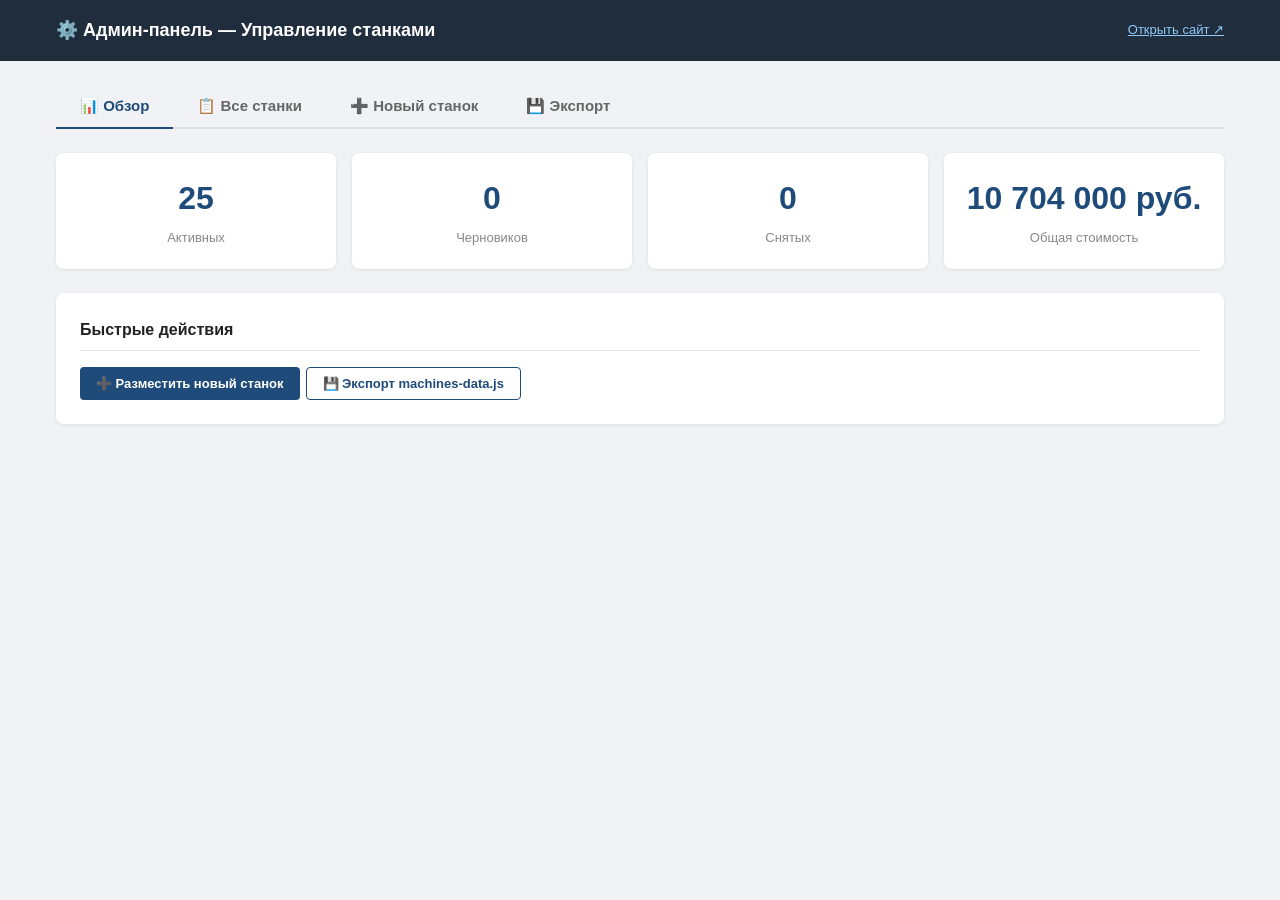
==== commit 3c7b80ca: "Обновление проекта" ====
--- a/admin.html
+++ b/admin.html
@@ -102,15 +102,6 @@
     .download-item { display: flex; gap: 8px; margin-bottom: 6px; align-items: center; flex-wrap: wrap; }
     .download-item span { font-size: 12px; color: #555; }
     .download-item strong { color: #222; }
-    .ai-generate-wrap { display: flex; gap: 8px; align-items: flex-start; margin-top: 6px; }
-    .btn-ai { background: linear-gradient(135deg, #6366f1, #8b5cf6); color: #fff; padding: 9px 18px; border-radius: 4px; font-size: 13px; font-weight: 700; border: none; cursor: pointer; transition: all .2s; white-space: nowrap; }
-    .btn-ai:hover { background: linear-gradient(135deg, #4f46e5, #7c3aed); }
-    .btn-ai:disabled { opacity: .5; cursor: not-allowed; }
-    .ai-status { font-size: 12px; color: #888; margin-top: 4px; }
-    .ai-settings { background: #f7f5ff; border: 1px solid #e0d4fc; border-radius: 6px; padding: 12px; margin-top: 8px; }
-    .ai-settings label { font-size: 12px; color: #555; font-weight: 700; }
-    .ai-settings input { padding: 8px 10px; border: 1px solid #ccc; border-radius: 4px; font-size: 13px; width: 100%; margin-top: 4px; font-family: Arial, sans-serif; }
-    .ai-settings .hint { font-size: 11px; color: #999; margin-top: 2px; }
     @media (max-width: 768px) {
       .form-grid { grid-template-columns: 1fr; }
       .stats-row { grid-template-columns: repeat(2, 1fr); }
@@ -252,48 +243,11 @@
           <span class="hint">Загрузите видео вручную в папку videos/ и укажите путь</span>
         </div>
       </div>
-            <div class="form-section">
+      <div class="form-section">
         <h3>Описание</h3>
         <div class="form-group full">
           <label>Подробное описание станка *</label>
           <textarea id="f-description" rows="6" placeholder="Подробное описание состояния, особенностей и преимуществ станка..."></textarea>
-          <div class="ai-generate-wrap">
-            <button type="button" class="btn-ai" id="btn-ai-generate">🤖 Сгенерировать описание</button>
-            <span class="ai-status" id="ai-status"></span>
-          </div>
-          <details class="ai-settings" style="margin-top:8px;">
-            <summary style="font-size:13px;font-weight:700;color:#6366f1;cursor:pointer;">⚙️ Настройки AI</summary>
-            <div style="margin-top:10px;">
-              <div class="form-group" style="margin-bottom:8px;">
-                <label>API-ключ OpenAI</label>
-                <input type="password" id="ai-api-key" placeholder="sk-..." autocomplete="off">
-                <span class="hint">Ключ сохраняется только в localStorage вашего браузера</span>
-              </div>
-              <div class="form-group" style="margin-bottom:8px;">
-                <label>Модель</label>
-                <input type="text" id="ai-model" value="gpt-4o-mini" placeholder="gpt-4o-mini">
-              </div>
-              <div class="form-group">
-                <label>Промпт (шаблон)</label>
-                <textarea id="ai-prompt" rows="8" style="font-size:12px;min-height:140px;">Ты — копирайтер, специалист по продаже промышленного оборудования. Напиши продающее описание для б/у деревообрабатывающего станка.
-
-Требования к тексту:
-- 3-5 абзацев, разделённых переводом строки (\n)
-- Первый абзац — краткое описание станка и его назначение
-- Второй абзац — ключевые преимущества и особенности
-- Третий абзац — состояние и условия эксплуатации (станок работал в тёплом отапливаемом цеху)
-- Последний абзац — призыв к действию (звонок по телефону)
-- Не используй markdown-разметку (**, ## и т.д.)
-- Пиши на русском языке, стиль — профессиональный, убедительный
-- Упоминай что продажа от собственника, без посредников
-- Если есть технические характеристики — упомяни ключевые
-
-Данные станка:
-{machineData}</textarea>
-                <span class="hint">{machineData} — сюда подставятся данные из полей формы</span>
-              </div>
-            </div>
-          </details>
         </div>
       </div>
       <div class="form-section">
@@ -1067,148 +1021,6 @@
       const git = document.getElementById('git-commands').textContent;
       navigator.clipboard.writeText(git).then(() => showToast('Git-команды скопированы!')).catch(() => showToast('Ошибка копирования', true));
     };
-        // === AI-генерация описания ===
-    const AI_KEY_STORAGE = 'admin_ai_api_key';
-    const AI_MODEL_STORAGE = 'admin_ai_model';
-
-    // Восстановить сохранённые настройки
-    const savedApiKey = localStorage.getItem(AI_KEY_STORAGE);
-    const savedModel = localStorage.getItem(AI_MODEL_STORAGE);
-    if (savedApiKey) document.getElementById('ai-api-key').value = savedApiKey;
-    if (savedModel) document.getElementById('ai-model').value = savedModel;
-
-    // Сохранять ключ и модель при изменении
-    document.getElementById('ai-api-key').addEventListener('change', (e) => {
-      localStorage.setItem(AI_KEY_STORAGE, e.target.value.trim());
-    });
-    document.getElementById('ai-model').addEventListener('change', (e) => {
-      localStorage.setItem(AI_MODEL_STORAGE, e.target.value.trim());
-    });
-
-    // Собрать данные из полей формы для промпта
-    const collectMachineDataForAI = () => {
-      const fields = {
-        'Название': document.getElementById('f-name').value.trim(),
-        'Тип': document.getElementById('f-type').value,
-        'Вид': document.getElementById('f-kind').value,
-        'Производитель': document.getElementById('f-manufacturer').value.trim(),
-        'Страна': document.getElementById('f-country').value.trim(),
-        'Год выпуска': document.getElementById('f-year').value.trim(),
-        'Мощность, кВт': document.getElementById('f-power').value.trim(),
-        'Габариты ДxШxВ, мм': document.getElementById('f-dimensions').value.trim(),
-        'Масса, кг': document.getElementById('f-weight').value.trim(),
-        'Цена, руб.': document.getElementById('f-price').value.trim(),
-        'В наличии, шт.': document.getElementById('f-instock').value
-      };
-
-      // Собрать уникальные спеки
-      const specs = [];
-      document.querySelectorAll('#specs-custom-area .specs-row').forEach(row => {
-        const inputs = row.querySelectorAll('input');
-        const label = inputs[0].value.trim();
-        const value = inputs[1].value.trim();
-        if (label && value) specs.push(`${label}: ${value}`);
-      });
-      document.querySelectorAll('#specs-default-area .specs-row-default').forEach(row => {
-        const inputs = row.querySelectorAll('input');
-        const label = inputs[0].value.trim();
-        const value = inputs[1].value.trim();
-        if (label && value) specs.push(`${label}: ${value}`);
-      });
-
-      let result = '';
-      for (const [key, val] of Object.entries(fields)) {
-        if (val && val !== '-') result += `${key}: ${val}\n`;
-      }
-      if (specs.length > 0) {
-        result += '\nТехнические характеристики:\n';
-        specs.forEach(s => result += `- ${s}\n`);
-      }
-      return result;
-    };
-
-    // Генерация через OpenAI API
-    document.getElementById('btn-ai-generate').addEventListener('click', async () => {
-      const apiKey = document.getElementById('ai-api-key').value.trim();
-      const model = document.getElementById('ai-model').value.trim() || 'gpt-4o-mini';
-      const promptTemplate = document.getElementById('ai-prompt').value;
-      const statusEl = document.getElementById('ai-status');
-      const btn = document.getElementById('btn-ai-generate');
-      const descField = document.getElementById('f-description');
-
-      if (!apiKey) {
-        showToast('Укажите API-ключ OpenAI в настройках AI', true);
-        document.querySelector('.ai-settings').open = true;
-        document.getElementById('ai-api-key').focus();
-        return;
-      }
-
-      const machineName = document.getElementById('f-name').value.trim();
-      if (!machineName) {
-        showToast('Сначала заполните хотя бы название станка', true);
-        return;
-      }
-
-      const machineData = collectMachineDataForAI();
-      const prompt = promptTemplate.replace('{machineData}', machineData);
-
-      btn.disabled = true;
-      statusEl.textContent = '⏳ Генерация описания...';
-
-      try {
-        const response = await fetch('https://api.openai.com/v1/chat/completions', {
-          method: 'POST',
-          headers: {
-            'Content-Type': 'application/json',
-            'Authorization': `Bearer ${apiKey}`
-          },
-          body: JSON.stringify({
-            model: model,
-            messages: [
-              { role: 'system', content: 'Ты — профессиональный копирайтер для продажи промышленного оборудования.' },
-              { role: 'user', content: prompt }
-            ],
-            temperature: 0.7,
-            max_tokens: 1000
-          })
-        });
-
-        if (!response.ok) {
-          const errorData = await response.json().catch(() => ({}));
-          const errorMsg = errorData.error?.message || `HTTP ${response.status}`;
-          throw new Error(errorMsg);
-        }
-
-        const data = await response.json();
-        const generatedText = data.choices?.[0]?.message?.content?.trim();
-
-        if (!generatedText) {
-          throw new Error('Пустой ответ от API');
-        }
-
-        // Если поле уже заполнено — спросить подтверждение
-        if (descField.value.trim()) {
-          showConfirm('Заменить текущее описание на сгенерированное?', () => {
-            descField.value = generatedText;
-            statusEl.textContent = '✅ Описание сгенерировано и вставлено';
-          });
-          statusEl.textContent = '✅ Описание готово, подтвердите замену';
-        } else {
-          descField.value = generatedText;
-          statusEl.textContent = '✅ Описание сгенерировано и вставлено';
-        }
-
-        showToast('Описание сгенерировано!');
-
-      } catch (error) {
-        console.error('AI generation error:', error);
-        statusEl.textContent = '❌ Ошибка: ' + error.message;
-        showToast('Ошибка генерации: ' + error.message, true);
-      } finally {
-        btn.disabled = false;
-      }
-    });
-
     // === Инициализация ===
     renderDashboard();
     if (typeof machines === 'undefined') {
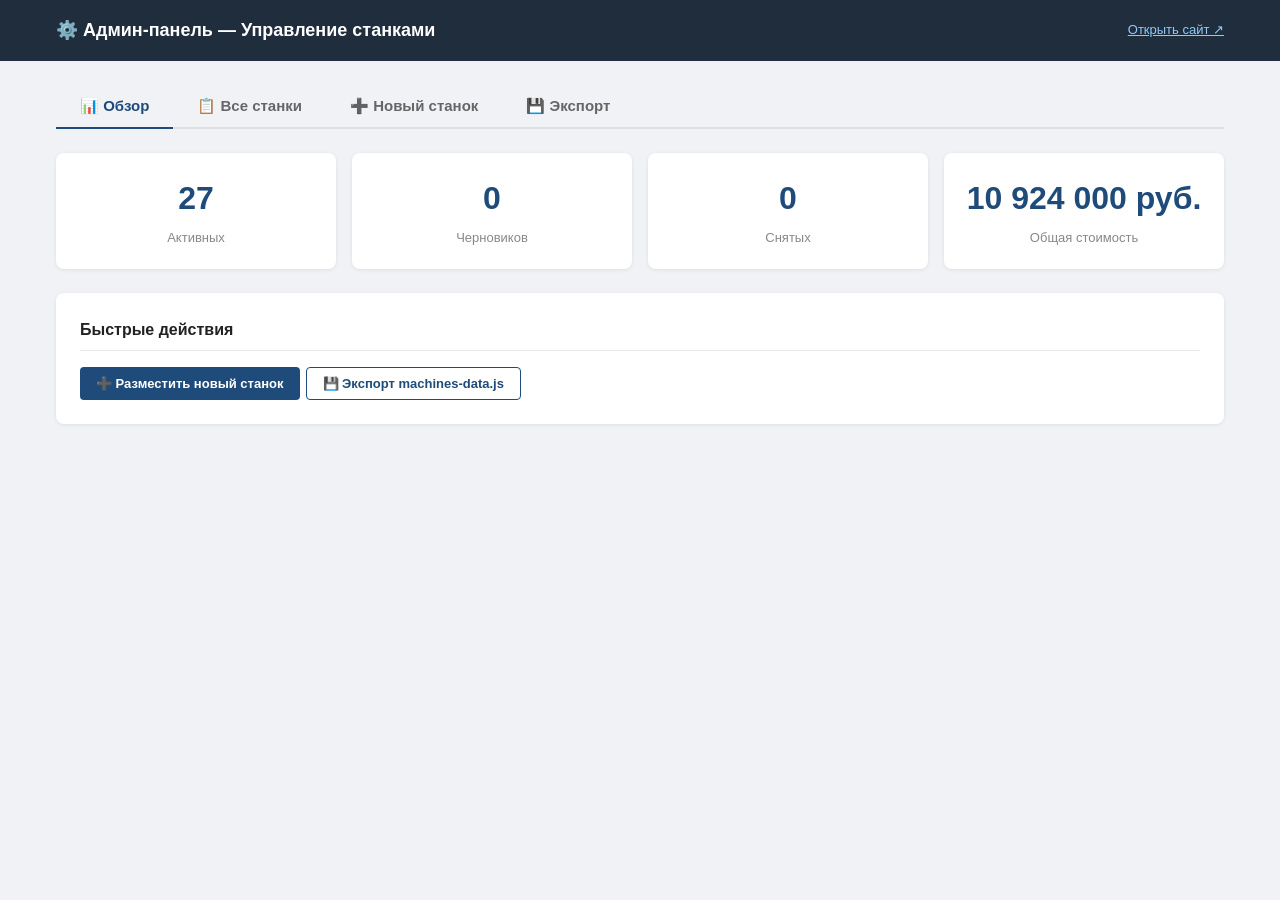
==== commit 9359df59: "Обновление проекта" ====
--- a/admin.html
+++ b/admin.html
@@ -319,7 +319,8 @@
       "Торцовочный": ["Ручной","Стационарный"],
       "Шлифовальный": ["Ленточный","Калибровальный"],
       "Пресс": ["Веерный","Вертикальный"],
-      "Кромкооблицовочный": ["Односторонний"]
+      "Кромкооблицовочный": ["Односторонний"],
+      "Другие": ["Круглопалочный"]
     };
     const defaultSpecLabels = [
       "Мощность, кВт",
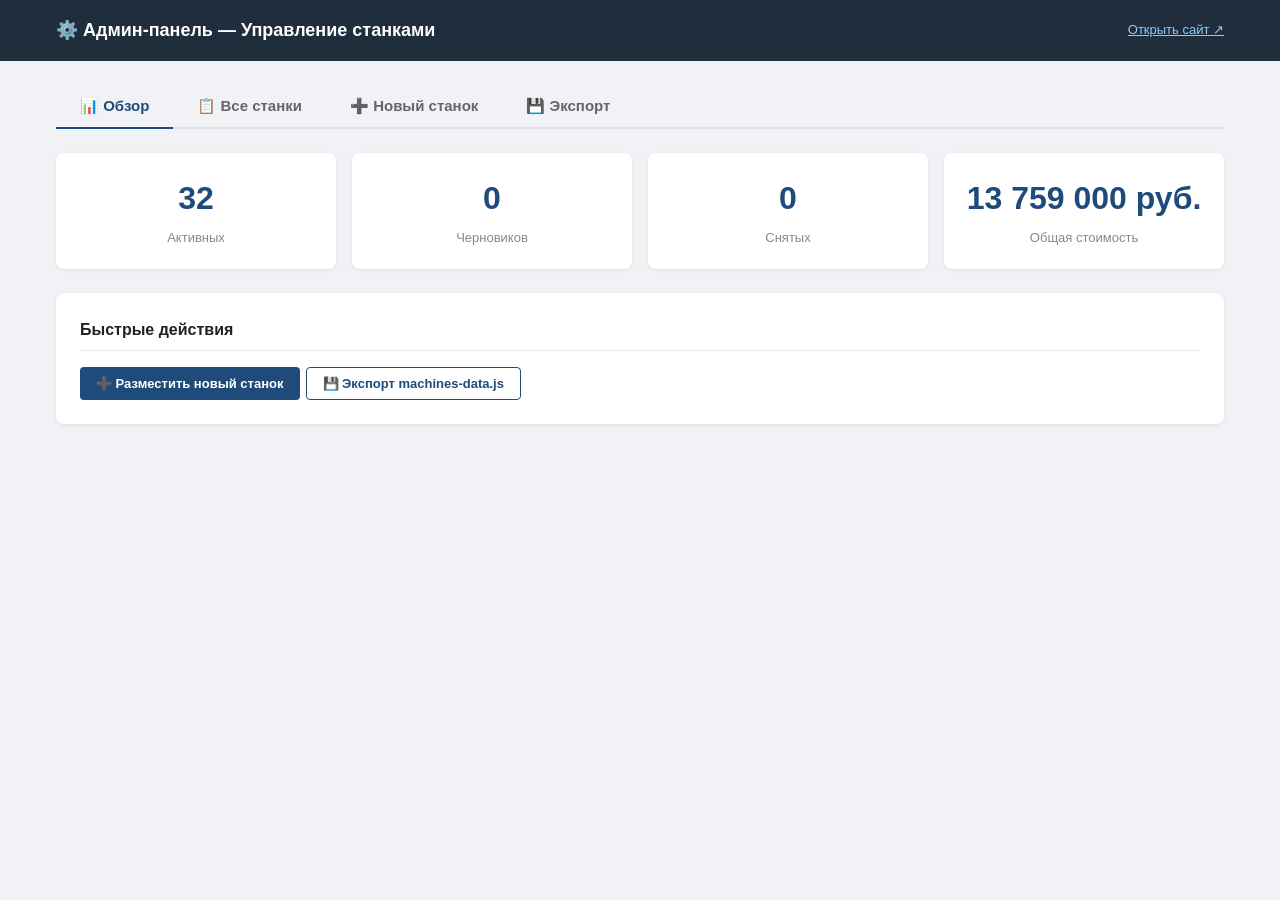
==== commit d66733c5: "Обновление проекта" ====
--- a/admin.html
+++ b/admin.html
@@ -320,7 +320,7 @@
       "Шлифовальный": ["Ленточный","Калибровальный"],
       "Пресс": ["Веерный","Вертикальный"],
       "Кромкооблицовочный": ["Односторонний"],
-      "Другие": ["Круглопалочный"]
+      "Другие": ["Круглопалочный","Клеенаносящий"]
     };
     const defaultSpecLabels = [
       "Мощность, кВт",
@@ -636,7 +636,32 @@
         kindSelect.appendChild(opt);
       });
     };
-    typeSelect.addEventListener('change', () => updateKindSelect(typeSelect.value));
+        typeSelect.addEventListener('change', () => updateKindSelect(typeSelect.value));
+
+    // === Синхронизация полей «Основная информация» → «Технические характеристики» ===
+    const fieldToSpecMap = {
+      'f-power': 'Мощность, кВт',
+      'f-dimensions': 'Габариты ДxШxВ, мм',
+      'f-weight': 'Масса, кг',
+      'f-manufacturer': 'Производитель',
+      'f-country': 'Страна',
+      'f-year': 'Год'
+    };
+
+    const syncFieldToSpec = (fieldId) => {
+      const value = document.getElementById(fieldId).value.trim();
+      const specLabel = fieldToSpecMap[fieldId];
+      if (!specLabel) return;
+      const specInput = document.querySelector(`#specs-default-area input[data-default-label="${specLabel}"]`);
+      if (specInput) {
+        specInput.value = value;
+      }
+    };
+
+    Object.keys(fieldToSpecMap).forEach(fieldId => {
+      document.getElementById(fieldId).addEventListener('input', () => syncFieldToSpec(fieldId));
+    });
+
     // === Спеки ===
     const renderDefaultSpecs = () => {
       document.getElementById('specs-custom-area').innerHTML = '';
